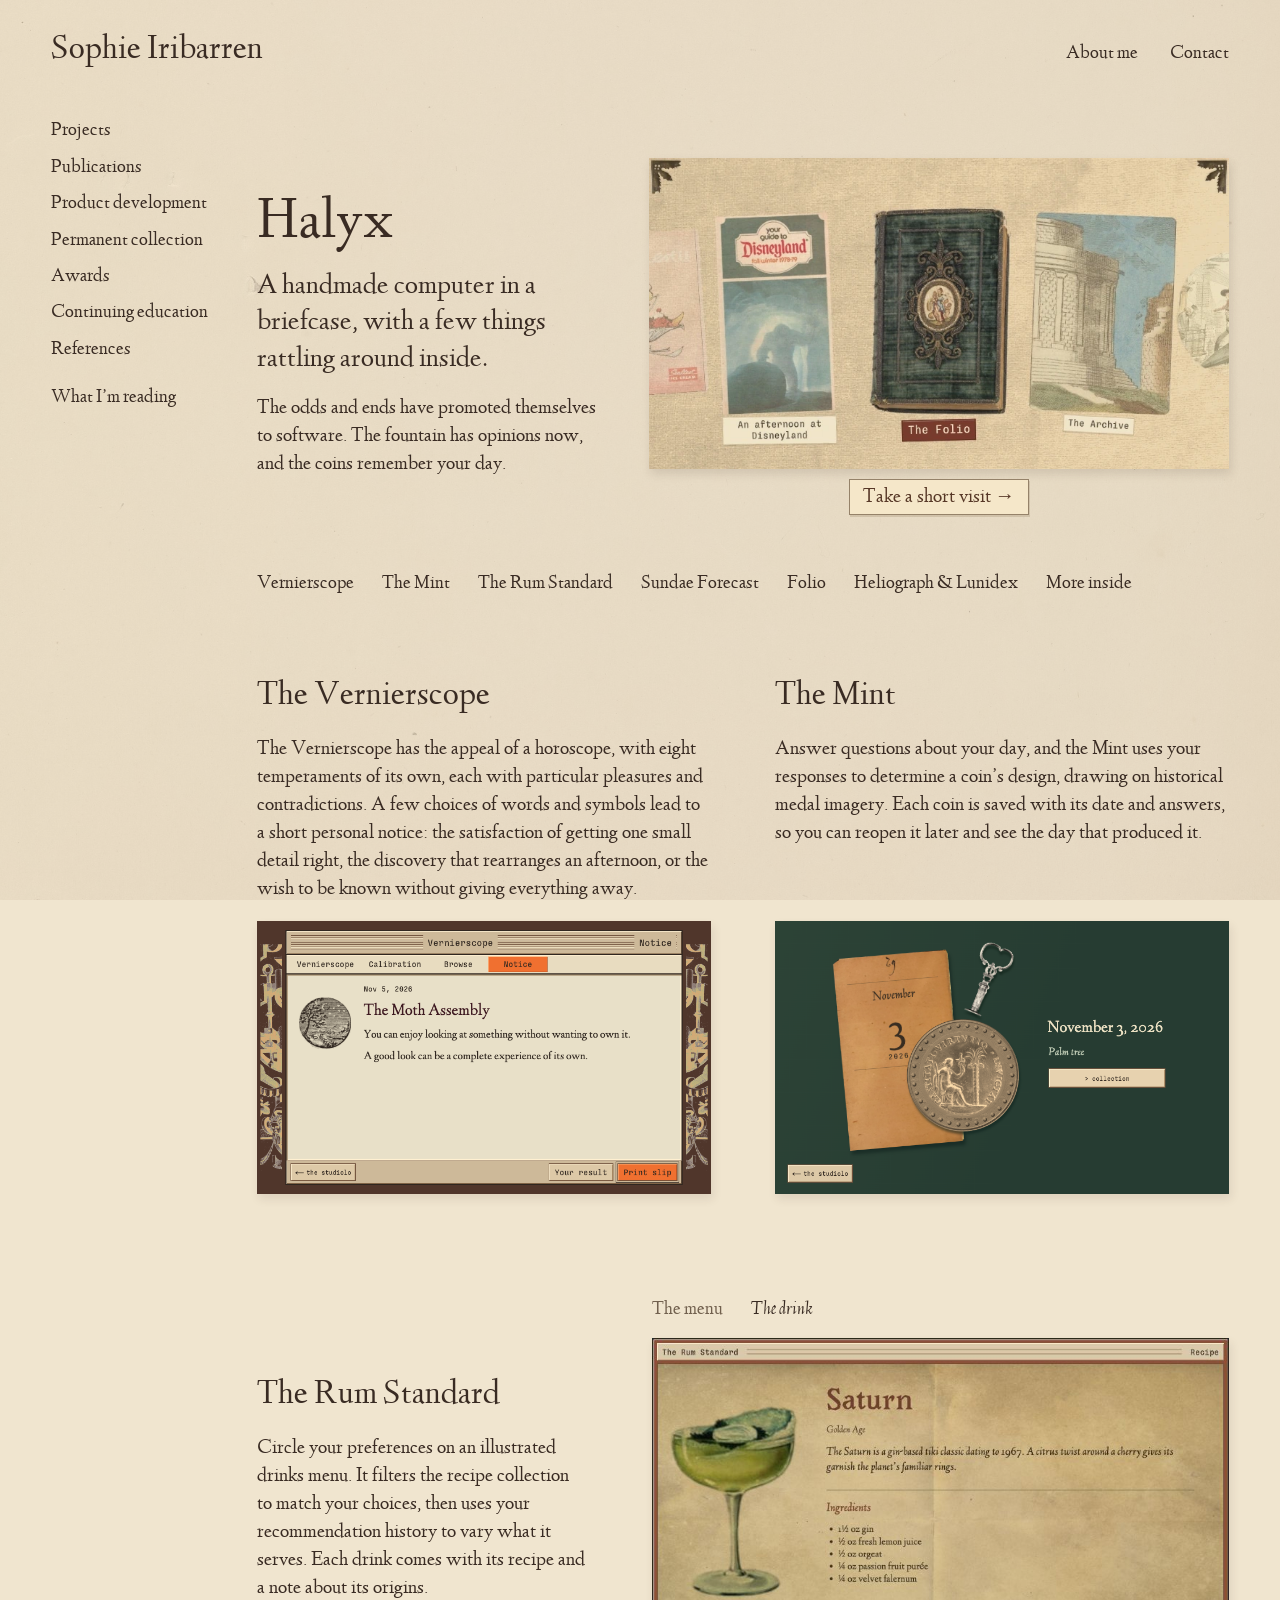
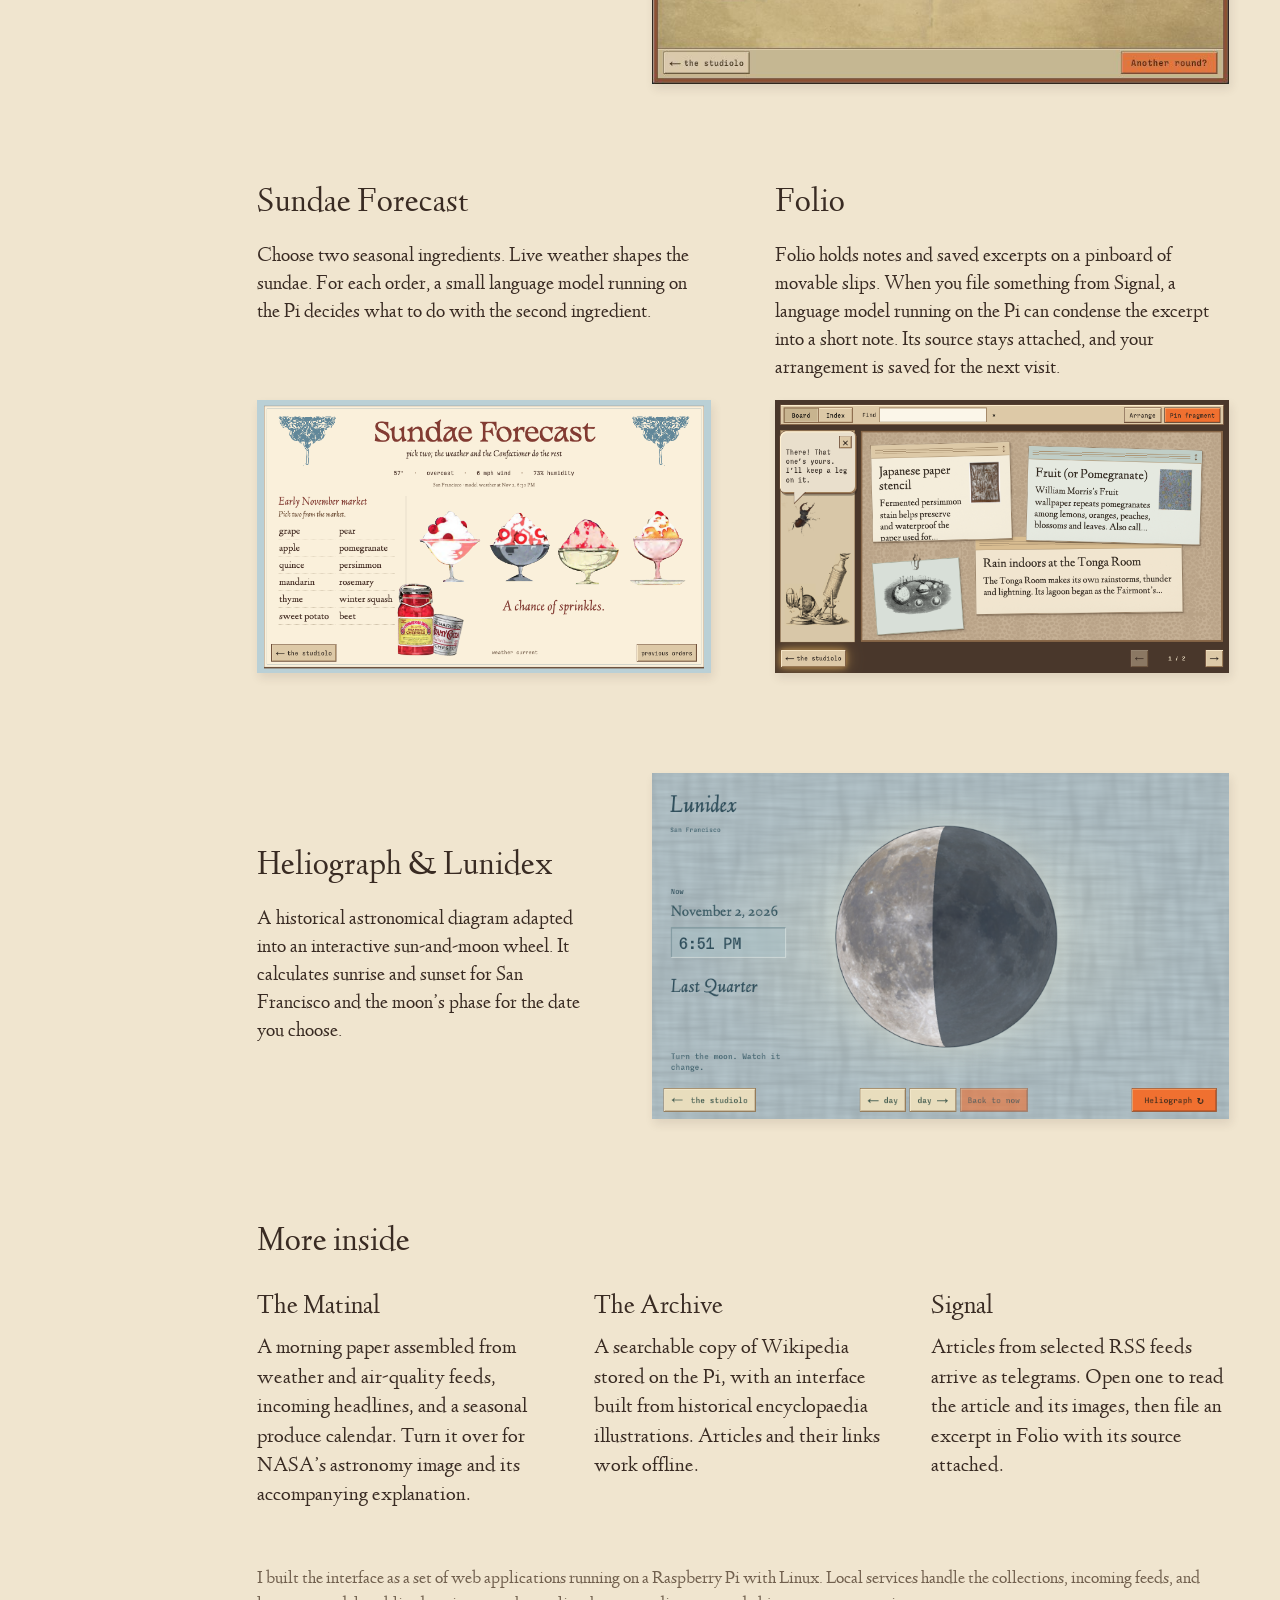
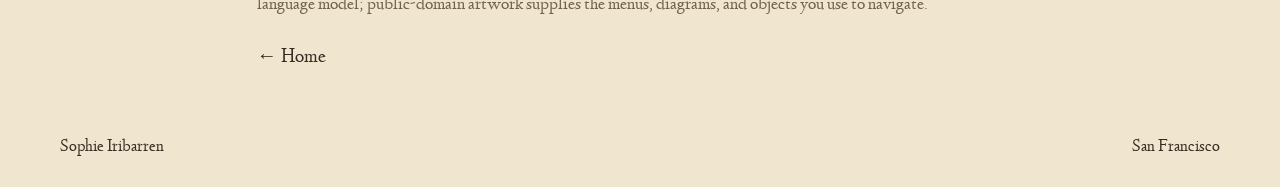
==== halyx.html @ 4b417ea0 "Publish Sophie Iribarren’s portfolio and playable Halyx visit" ====
<!doctype html>
<html lang="en">
<head>
<meta charset="utf-8"><meta name="viewport" content="width=device-width,initial-scale=1">
<title>Halyx — Sophie Iribarren</title>
<meta name="description" content="Halyx, a handmade Raspberry Pi cyberdeck by Sophie Iribarren. A look at its readings, coins, pinboard, weather and sundae-making applications.">
<style>
@font-face{font-family:Linden;src:url('assets/LindenHill.woff')}@font-face{font-family:Linden;src:url('assets/LindenHill-Italic.woff');font-style:italic}@font-face{font-family:Basteleur;src:url('assets/Basteleur.woff2')}
:root{--paper:#f0ecdf;--ink:#263d35;--muted:#5b6559;--rule:#a9ab96;--orange:#F07030}*{box-sizing:border-box}html{scroll-behavior:smooth;scroll-padding-top:24px}body{margin:0;background:var(--paper);color:var(--ink);font:21px/1.45 Linden,Georgia,serif}a{color:inherit;text-underline-offset:5px}a:focus-visible{outline:3px solid var(--orange);outline-offset:6px}img{display:block;max-width:100%;height:auto}p,h1,h2,h3,figure{margin:0}p+p{margin-top:16px}.shell{max-width:1240px;margin:auto;padding:0 54px}.top{display:flex;align-items:center;justify-content:space-between;gap:24px;padding:30px 0 24px;border-bottom:1px solid var(--ink)}.wordmark{font-size:27px;text-decoration:none}.nav{display:flex;gap:24px;font-size:18px}.nav a{text-decoration:none}.nav a:hover{text-decoration:underline}.intro{padding:48px 0 35px}.back{font-size:18px}.intro-grid{display:grid;grid-template-columns:1fr 1.4fr;gap:70px;align-items:start;margin-top:34px}h1{font:88px/1 Basteleur,Georgia,serif;letter-spacing:-.04em}.lede{font-size:29px;line-height:1.35;max-width:650px}.intro-detail{font-size:21px;max-width:620px}.opening{padding:25px 0 48px}.opening img{width:100%}.opening figcaption{margin-top:12px;color:var(--muted);font-size:18px}.contents{display:flex;flex-wrap:wrap;gap:10px 28px;border-top:1px solid var(--ink);border-bottom:1px solid var(--rule);padding:19px 0;font-size:19px}.feature{display:grid;grid-template-columns:.85fr 1.5fr;gap:55px;align-items:center;padding:58px 0;border-bottom:1px solid var(--rule);scroll-margin-top:20px}.feature h2{font:37px/1.15 Basteleur,Georgia,serif;letter-spacing:-.025em;margin-bottom:19px}.feature p{font-size:22px}.feature figure img{width:100%}.feature figcaption{font-size:17px;color:var(--muted);margin-top:10px}.feature.reverse{grid-template-columns:1.5fr .85fr}.feature.reverse .copy{grid-column:2;grid-row:1}.feature.reverse figure{grid-column:1;grid-row:1}.feature figure a{display:block}.more{padding:43px 0 49px}.more h2,.making h2{font:30px/1.2 Basteleur,Georgia,serif;letter-spacing:-.02em;margin-bottom:25px}.more-list{display:grid;grid-template-columns:1fr 1fr;gap:28px 55px}.more h3{font-size:25px;font-weight:400;margin-bottom:7px}.more p{font-size:20px;max-width:480px}.making{display:grid;grid-template-columns:.85fr 1.5fr;gap:55px;border-top:1px solid var(--ink);padding:38px 0 50px}.making p{font-size:22px}.build-note{font-size:18px;color:var(--muted);border-top:1px solid var(--rule);padding:22px 0 30px}.return{padding-bottom:46px}.return a{font-size:22px}footer{background:var(--ink);color:var(--paper);padding:22px 0}footer .shell{display:flex;justify-content:space-between;font-size:17px}
@media(max-width:900px){.shell{padding:0 30px}.intro-grid{gap:35px;grid-template-columns:.8fr 1.2fr}h1{font-size:70px}.lede{font-size:25px}.feature,.making{gap:30px}.feature h2{font-size:30px}.feature p{font-size:20px}}
@media(max-width:650px){.shell{padding:0 23px}.top{flex-wrap:wrap;gap:12px;padding-top:21px}.wordmark{font-size:23px}.nav{width:100%;justify-content:space-between;font-size:17px}.intro{padding:28px 0 20px}.intro-grid{grid-template-columns:1fr;gap:22px;margin-top:28px}h1{font-size:72px}.lede{font-size:26px}.intro-detail{font-size:21px}.opening{padding:10px 0 30px}.opening figcaption{font-size:16px}.contents{gap:9px 22px;font-size:18px}.feature,.feature.reverse{grid-template-columns:1fr;gap:24px;padding:35px 0}.feature.reverse .copy,.feature.reverse figure{grid-column:auto;grid-row:auto}.feature h2{font-size:32px;margin-bottom:15px}.feature p{font-size:21px}.more-list,.making{grid-template-columns:1fr;gap:25px}.more{padding:34px 0}.making{padding:32px 0}.making h2{margin-bottom:0}footer .shell{font-size:15px;gap:15px}}
@media(prefers-reduced-motion:reduce){html{scroll-behavior:auto}}

/* Match the revised homepage masthead. */
.top{padding:38px 0 27px}.wordmark{font-family:Basteleur,Georgia,serif;font-size:30px;letter-spacing:-.03em}@media(max-width:650px){.top{padding-top:25px}.wordmark{font-size:26px}}
.sample-switch{display:flex;gap:25px;margin-bottom:15px}.sample-switch button{font:20px Linden,Georgia,serif;color:var(--muted);background:none;border:0;padding:5px 0;cursor:pointer}.sample-switch button[aria-pressed="true"]{color:var(--ink);text-decoration:underline;text-underline-offset:6px;text-decoration-color:var(--orange)}.sample-switch button:focus-visible{outline:3px solid var(--orange);outline-offset:5px}
</style>
<link rel="stylesheet" href="halyx-edition.css">
<link rel="stylesheet" href="site-nav.css"/></head>
<body>
<div class="shell site-frame">
<header class="top"><a class="wordmark" href="material-study.html">Sophie Iribarren</a><nav class="nav" aria-label="Main"><a href="index.html#about">About me</a><a href="index.html#contact">Contact</a></nav></header>
<details class="site-sections" open><summary>Sections</summary><nav aria-label="Portfolio sections">
<a href="material-study.html">Projects</a>
<a href="index.html#publications">Publications</a>
<a href="index.html#product-development">Product development</a>
<a href="index.html#permanent-collection">Permanent collection</a>
<a href="index.html#awards">Awards</a>
<a href="index.html#continuing-education">Continuing education</a>
<a href="index.html#references">References</a>
<a href="https://app.thestorygraph.com/profile/sophiesf">What I’m reading</a>
</nav></details>
<main>
<header class="intro"><div class="intro-grid"><h1>Halyx</h1><div><p class="lede">A handmade computer in a briefcase, with a few things rattling around inside.</p><p class="intro-detail">The odds and ends have promoted themselves to software. The fountain has opinions now, and the coins remember your day.</p></div><figure class="opening" id="short-visit"><a class="visit-launch" href="visit/index.html"><img src="assets/studiolo-folio.webp" alt="The embroidered Folio at the center of the Studiolo carousel" width="800" height="428"><span>Take a short visit <span aria-hidden="true">→</span></span></a></figure></div></header>
<nav class="contents" aria-label="Halyx functions"><a href="#vernierscope">Vernierscope</a><a href="#mint">The Mint</a><a href="#rum-standard">The Rum Standard</a><a href="#sundae">Sundae Forecast</a><a href="#folio">Folio</a><a href="#sky">Heliograph & Lunidex</a><a href="#more">More inside</a></nav>
<div class="instrument-pair">
<section class="feature" id="vernierscope"><div class="copy"><h2>The Vernierscope</h2><p>The Vernierscope has the appeal of a horoscope, with eight temperaments of its own, each with particular pleasures and contradictions. A few choices of words and symbols lead to a short personal notice: the satisfaction of getting one small detail right, the discovery that rearranges an afternoon, or the wish to be known without giving everything away.</p></div><figure><a href="assets/notice.png" aria-label="View the Vernierscope image at full size"><img src="assets/notice.png" alt="A result from the Vernierscope’s invented horoscope" width="800" height="480" loading="lazy"></a></figure></section>
<section class="feature reverse" id="mint"><div class="copy"><h2>The Mint</h2><p>Answer questions about your day, and the Mint uses your responses to determine a coin’s design, drawing on historical medal imagery. Each coin is saved with its date and answers, so you can reopen it later and see the day that produced it.</p></div><figure><a href="assets/mint.png" aria-label="View the Mint image at full size"><img src="assets/mint.png" alt="A completed coin revealed in the Mint" width="800" height="480" loading="lazy"></a></figure></section>
</div>
<section class="feature" id="rum-standard"><div class="copy"><h2>The Rum Standard</h2><p>Circle your preferences on an illustrated drinks menu. It filters the recipe collection to match your choices, then uses your recommendation history to vary what it serves. Each drink comes with its recipe and a note about its origins.</p></div><figure class="rum-sample"><div class="sample-switch" role="group" aria-label="Rum Standard sample screens"><button type="button" data-rum-screen="menu" aria-pressed="false">The menu</button><button type="button" data-rum-screen="recipe" aria-pressed="true">The drink</button></div><a id="rum-sample-link" href="assets/rum-recipe.png" aria-label="View the Rum Standard recipe screen at full size"><img id="rum-sample-image" src="assets/rum-recipe.png" alt="The Rum Standard recommends a Saturn, with its illustrated glass, recipe, and a note about its planetary garnish" width="800" height="480" loading="lazy"></a></figure></section>
<div class="instrument-pair">
<section class="feature" id="sundae"><div class="copy"><h2>Sundae Forecast</h2><p>Choose two seasonal ingredients. Live weather shapes the sundae. For each order, a small language model running on the Pi decides what to do with the second ingredient.</p></div><figure><a href="assets/sundae.png" aria-label="View Sundae Forecast at full size"><img src="assets/sundae.png" alt="Sundae Forecast’s seasonal food menu, with illustrated bowls of ice cream" width="800" height="480" loading="lazy"></a></figure></section>
<section class="feature reverse" id="folio"><div class="copy"><h2>Folio</h2><p>Folio holds notes and saved excerpts on a pinboard of movable slips. When you file something from Signal, a language model running on the Pi can condense the excerpt into a short note. Its source stays attached, and your arrangement is saved for the next visit.</p></div><figure><a href="assets/folio.png" aria-label="View Folio at full size"><img src="assets/folio.png" alt="Folio’s pinboard holding illustrated notes about paper stencils, pomegranates, and the Tonga Room" width="800" height="480" loading="lazy"></a></figure></section>
</div>
<section class="feature" id="sky"><div class="copy"><h2>Heliograph & Lunidex</h2><p>A historical astronomical diagram adapted into an interactive sun-and-moon wheel. It calculates sunrise and sunset for San Francisco and the moon’s phase for the date you choose.</p></div><figure><a href="assets/lunidex.png" aria-label="View Lunidex at full size"><img src="assets/lunidex.png" alt="Lunidex showing the moon, its phase, and a time readout on blue woven fabric" width="800" height="480" loading="lazy"></a></figure></section>
<section class="more" id="more"><h2>More inside</h2><div class="more-list"><div><h3>The Matinal</h3><p>A morning paper assembled from weather and air-quality feeds, incoming headlines, and a seasonal produce calendar. Turn it over for NASA’s astronomy image and its accompanying explanation.</p></div><div><h3>The Archive</h3><p>A searchable copy of Wikipedia stored on the Pi, with an interface built from historical encyclopaedia illustrations. Articles and their links work offline.</p></div><div><h3>Signal</h3><p>Articles from selected RSS feeds arrive as telegrams. Open one to read the article and its images, then file an excerpt in Folio with its source attached.</p></div></div></section>
<p class="build-note">I built the interface as a set of web applications running on a Raspberry Pi with Linux. Local services handle the collections, incoming feeds, and language model; public-domain artwork supplies the menus, diagrams, and objects you use to navigate.</p>
<div class="return"><a href="material-study.html">← Home</a></div>
</main></div>
<footer><div class="shell"><span>Sophie Iribarren</span><span>San Francisco</span></div></footer>
<script>
const rumScreens = {
  menu: {src:'assets/rum-menu.png',alt:'The Rum Standard printed menu, with Gin, Citrusy, Golden age and Steady current circled'},
  recipe: {src:'assets/rum-recipe.png',alt:'The Rum Standard recommends a Saturn, with its illustrated glass, recipe, and a note about its planetary garnish'}
};
for (const button of document.querySelectorAll('[data-rum-screen]')) {
  button.addEventListener('click', () => {
    const key = button.dataset.rumScreen;
    const screen = rumScreens[key];
    const image = document.querySelector('#rum-sample-image');
    image.src = screen.src;
    image.alt = screen.alt;
    const link = document.querySelector('#rum-sample-link');
    link.href = screen.src;
    link.setAttribute('aria-label', 'View the Rum Standard ' + key + ' screen at full size');
    for (const peer of document.querySelectorAll('[data-rum-screen]')) peer.setAttribute('aria-pressed', String(peer === button));
  });
}
</script>
<script src="edition.js"></script></body></html>
---- halyx-edition.css ----
/* Same scanned album paper and Linden Hill typography as the portfolio. */
:root{--paper:#f0e5cf;--ink:#392b23;--muted:#71604e;--orange:#91492f}
body{border:0;position:relative;isolation:isolate;background:var(--paper);min-height:100vh}
body::before{content:"";position:fixed;inset:0;z-index:-1;background:url('assets/material-study/paper.svg') center/cover;opacity:.34;filter:saturate(.65);pointer-events:none}
.shell{max-width:1260px;padding:0 50px}
.top{padding:32px 0 24px;border:0;align-items:baseline}
.wordmark{font:34px/1.1 Linden,Georgia,serif;letter-spacing:0}
.nav{font-size:19px;gap:32px}
.intro{padding:30px 0 35px}.back{font-size:18px;text-decoration:none}.back:hover{text-decoration:none}
.intro-grid{grid-template-columns:.65fr 1.35fr;gap:65px;margin-top:35px;align-items:start}
.intro h1{font:58px/1 Linden,Georgia,serif;letter-spacing:0;font-weight:400}
.lede{font-size:28px;line-height:1.3;max-width:650px}.intro-detail{font-size:22px;line-height:1.4}
.opening{max-width:960px;margin:0 auto;padding:10px 0 30px}.opening>a{display:block;padding:0;border:0}.opening img{box-shadow:2px 5px 9px #392b2320}.opening figcaption{text-align:center;font-style:italic;margin-top:14px}
.contents{border:0;padding:20px 0 30px;gap:12px 28px;justify-content:center}.contents a{font-size:19px;text-decoration:none}.contents a:hover{text-decoration:none}
.feature,.feature.reverse{border:0;grid-template-columns:.8fr 1.4fr;gap:65px;padding:50px 0}
.feature.reverse{grid-template-columns:1.4fr .8fr}
.feature h2{font:34px/1.12 Linden,Georgia,serif;letter-spacing:0;margin-bottom:20px}
.feature p{font-size:22px;line-height:1.4}
.feature figure{border:0;padding:0}.feature figure img{box-shadow:2px 5px 9px #392b231a}
.sample-switch{gap:28px;margin-bottom:13px}.sample-switch button{font-size:19px}
.more{padding:55px 0}.more h2{font:34px/1.1 Linden,Georgia,serif;letter-spacing:0;margin-bottom:30px}
.more-list{grid-template-columns:repeat(3,1fr);gap:40px}.more-list>div{border:0;padding:0}.more-list h3{font:27px/1.15 Linden,Georgia,serif;margin-bottom:12px}.more-list p{font-size:21px;line-height:1.4}
.build-note{border:0;padding:0 0 25px;font-size:18px}.return{padding-bottom:45px}.return a{font-size:20px}
footer{background:none;color:var(--ink);padding:18px 0 26px}
@media(max-width:900px){.shell{padding:0 32px}.intro-grid{gap:35px}.feature,.feature.reverse{gap:35px}.more-list{gap:28px}}
@media(max-width:650px){.shell{padding:0 23px}.top{padding:26px 0 15px;flex-wrap:wrap;gap:17px}.wordmark{font-size:30px}.nav{width:auto;font-size:18px;gap:26px}.intro{padding:25px 0}.intro-grid{display:block;margin-top:25px}.intro h1{font-size:48px;margin-bottom:24px}.lede{font-size:26px}.intro-detail{font-size:22px}.opening{padding:10px 0 20px}.contents{justify-content:start;gap:10px 22px;padding:15px 0}.feature,.feature.reverse{display:flex;flex-direction:column;gap:25px;padding:35px 0;align-items:stretch}.feature h2{font-size:32px}.feature p{font-size:21px}.feature figure{width:100%}.more-list{grid-template-columns:1fr;gap:30px}.more{padding:35px 0}.more h2{font-size:32px}.return{padding-bottom:25px}}

/* Match the portfolio’s unruled links. */
body a:any-link,body a:any-link:hover,body .sample-switch button[aria-pressed=true]{text-decoration:none}
body a:any-link:hover,body .sample-switch button:hover{color:var(--orange)}
body .sample-switch button[aria-pressed=true]{font-style:italic}

.intro-grid { grid-template-columns: minmax(205px,.8fr) minmax(0,1.35fr); gap: 16px 5%; align-items: start; }
.intro-grid h1 { grid-column: 1; grid-row: 1; align-self: end; }
.intro-grid > div { grid-column: 1; grid-row: 2; }
.intro-grid .opening { grid-column: 2; grid-row: 1/3; padding: 0; margin: 0; align-self: center; }
.intro-grid .lede { font-size: clamp(24px, 2.2vw, 31px); }
.intro-grid .intro-detail, .feature p { font-size: 20px; }
.contents { justify-content: start; }
.instrument-pair { display: grid; grid-template-columns: repeat(2, minmax(0, 1fr)); gap: clamp(32px,5vw,72px); }
.instrument-pair .feature { display: flex; flex-direction: column; align-items: stretch; gap: 18px; }
.instrument-pair .feature figure { margin-top: auto; }
@media (max-width: 700px) {
  .intro-grid { display: block; }
  .intro-grid .opening { margin-top: 22px; }
  .instrument-pair { display: block; }
}

.opening .visit-launch { display:block; width:100%; }
.visit-launch > span { display:table; margin:10px auto 0; padding:4px 13px; background:#f5e7c9; border:1px solid #958269; box-shadow:1px 2px #8c75543b; color:#563726; font:20px/1.3 Linden,Georgia,serif; }
.visit-launch:hover > span { color:#843d27; background:#f8dfb4; }
---- site-nav.css ----
/* The same landmarks surround the work, the collections and the biography. */
body .site-frame, .portfolio .material-pages .page.site-frame {
  display: grid;
  grid-template-columns: 162px minmax(0,1fr);
  grid-template-rows: auto 1fr auto;
  column-gap: clamp(28px, 3.4vw, 62px);
  align-content: start;
  max-width: 1510px;
  min-height: 100svh;
  padding-inline: clamp(26px, 4vw, 72px);
  margin-inline: auto;
}
.site-frame > header { grid-column: 1/-1; }
.site-frame > main, .site-frame > .layout { grid-column: 2; min-width: 0; }
.site-frame > footer { grid-column: 2; }
.site-sections {
  grid-column: 1; grid-row: 2; align-self: start; position: sticky; top: 22px;
  margin: 22px 0 0; color: inherit; font: 19px/1.18 Linden, Georgia, serif;
}
.site-sections summary { display: none; }
.site-sections nav { display: flex; flex-direction: column; align-items: flex-start; gap: 4px; }
.site-sections nav a { padding: 5px 0; text-decoration: none; color: inherit; }
.site-sections nav a[aria-current="page"] { font-style: italic; color: #843d27; }
.site-sections nav a:last-child { margin-top: 12px; }
.site-sections nav a:hover, .site-sections summary:hover { color: #843d27; }
@media (max-width: 999px) {
  body .site-frame, .portfolio .material-pages .page.site-frame {
    display: block; min-height: 100svh; padding-inline: clamp(19px, 4vw, 35px);
  }
  .site-sections { position: static; margin: 0 0 14px; font-size: 18px; }
  .site-sections summary { display: list-item; width: fit-content; padding-block: 7px; cursor: pointer; }
  .site-sections nav { display: grid; grid-template-columns: repeat(2, minmax(0,1fr)); gap: 2px 12px; padding: 8px 0; max-width: 520px; }
  .site-sections nav a:last-child { margin: 0; }
  .site-sections nav a { padding-block: 9px; }
}
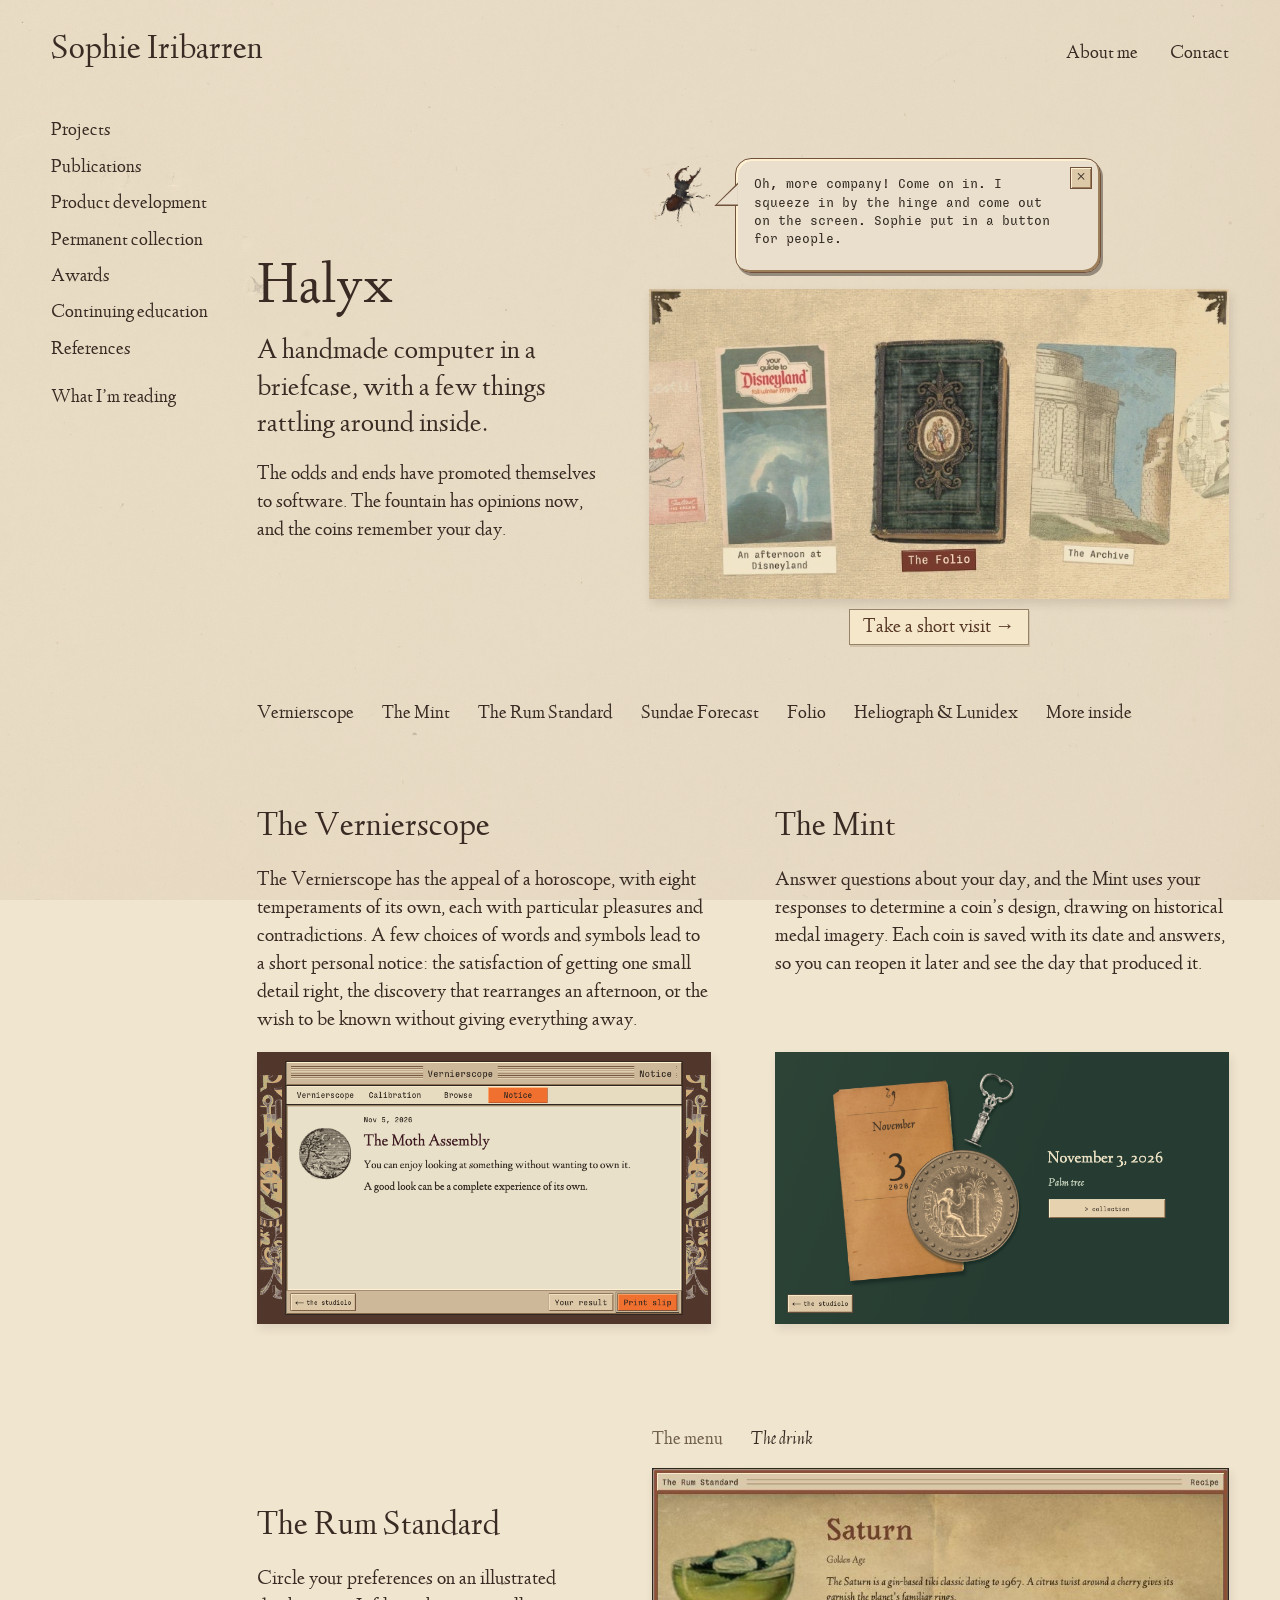
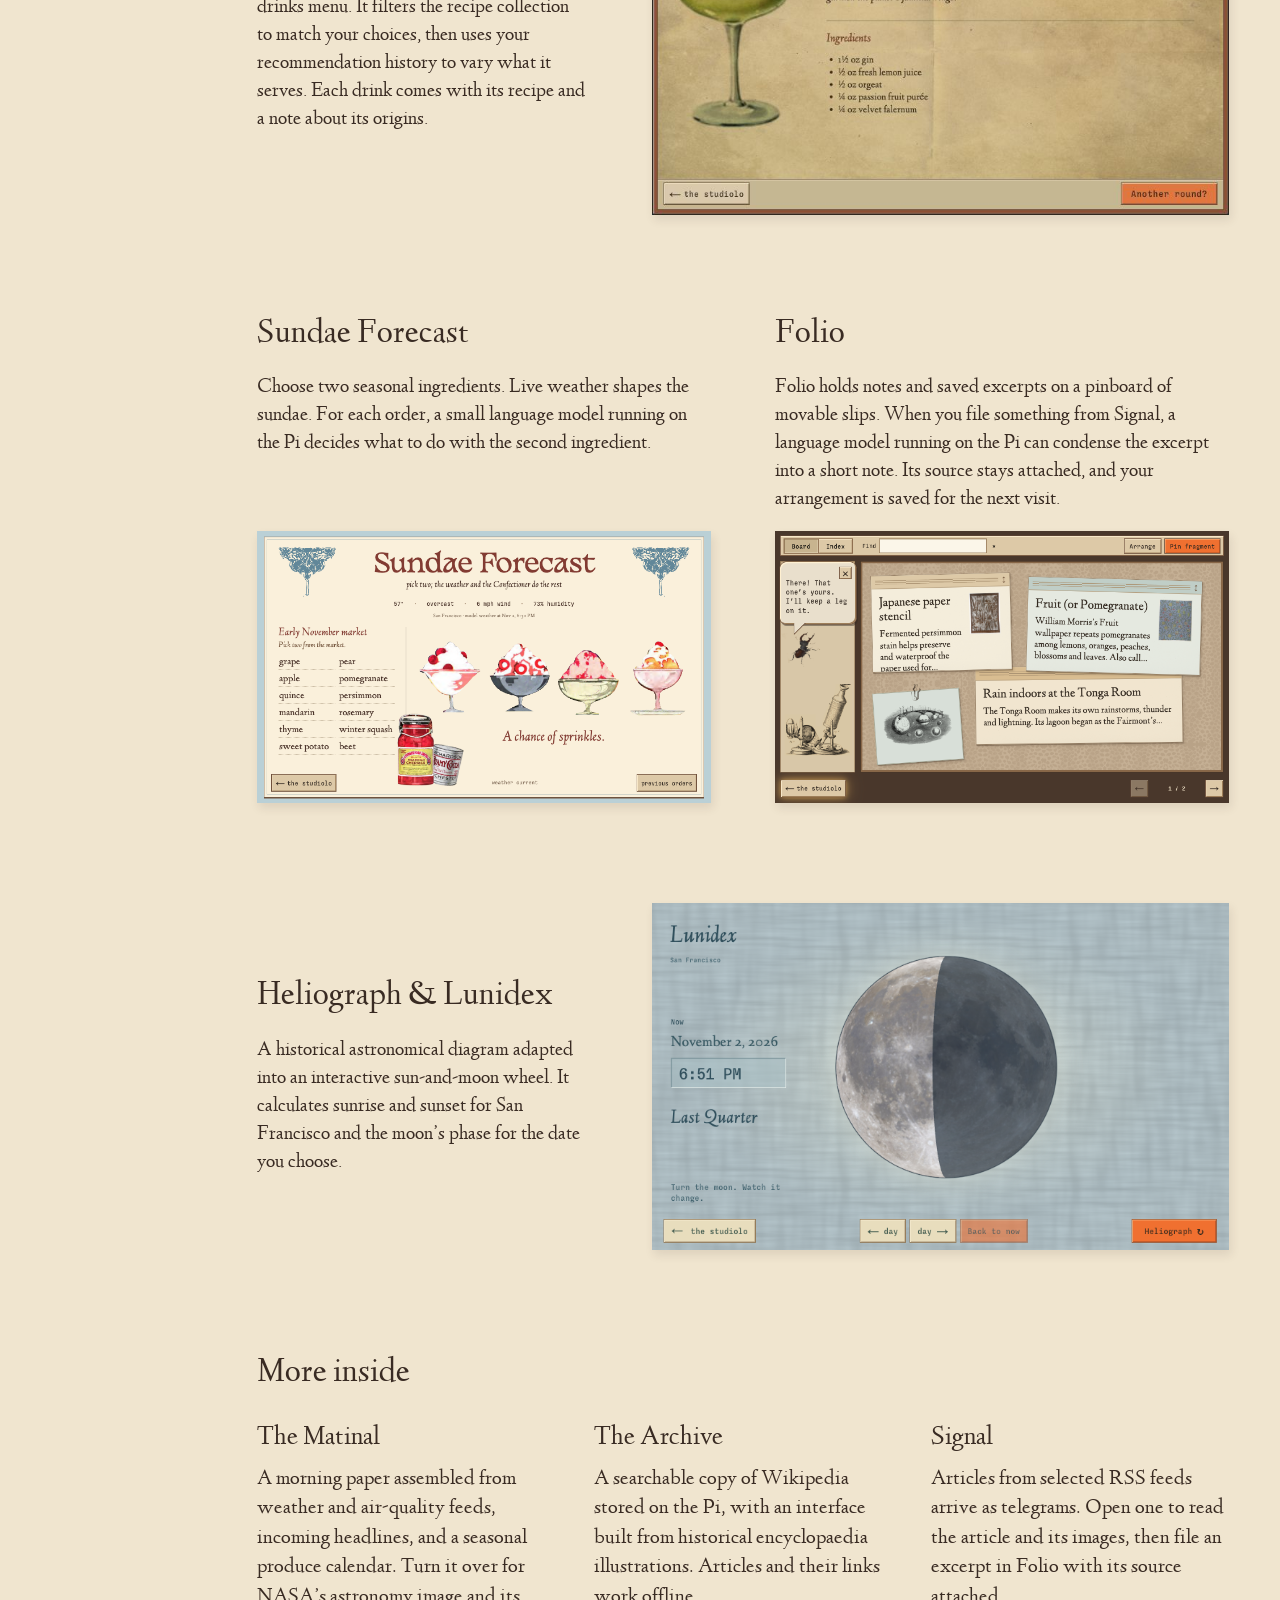
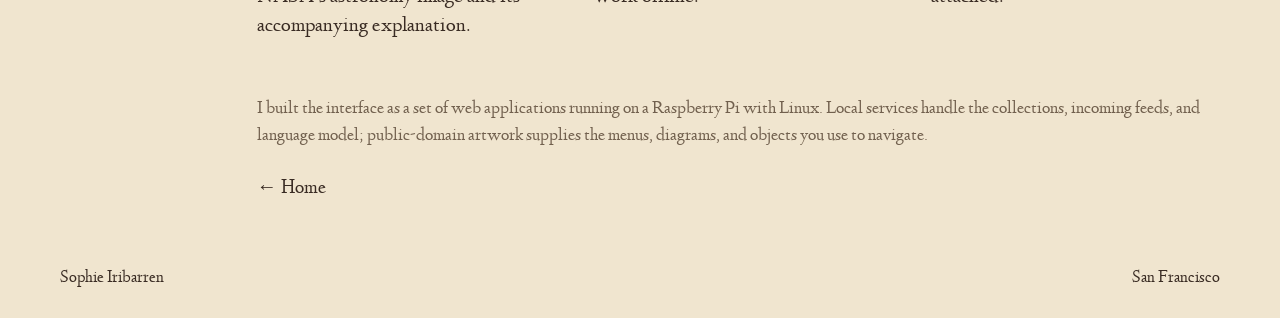
==== commit a4fec2eb: "Let Beetle greet visitors at the Halyx project entrance" ====
--- a/halyx.html
+++ b/halyx.html
@@ -15,6 +15,7 @@
 .top{padding:38px 0 27px}.wordmark{font-family:Basteleur,Georgia,serif;font-size:30px;letter-spacing:-.03em}@media(max-width:650px){.top{padding-top:25px}.wordmark{font-size:26px}}
 .sample-switch{display:flex;gap:25px;margin-bottom:15px}.sample-switch button{font:20px Linden,Georgia,serif;color:var(--muted);background:none;border:0;padding:5px 0;cursor:pointer}.sample-switch button[aria-pressed="true"]{color:var(--ink);text-decoration:underline;text-underline-offset:6px;text-decoration-color:var(--orange)}.sample-switch button:focus-visible{outline:3px solid var(--orange);outline-offset:5px}
 </style>
+<link rel="stylesheet" href="visit/native/guide.css">
 <link rel="stylesheet" href="halyx-edition.css">
 <link rel="stylesheet" href="site-nav.css"/></head>
 <body>
@@ -31,7 +32,20 @@
 <a href="https://app.thestorygraph.com/profile/sophiesf">What I’m reading</a>
 </nav></details>
 <main>
-<header class="intro"><div class="intro-grid"><h1>Halyx</h1><div><p class="lede">A handmade computer in a briefcase, with a few things rattling around inside.</p><p class="intro-detail">The odds and ends have promoted themselves to software. The fountain has opinions now, and the coins remember your day.</p></div><figure class="opening" id="short-visit"><a class="visit-launch" href="visit/index.html"><img src="assets/studiolo-folio.webp" alt="The embroidered Folio at the center of the Studiolo carousel" width="800" height="428"><span>Take a short visit <span aria-hidden="true">→</span></span></a></figure></div></header>
+<header class="intro"><div class="intro-grid"><h1>Halyx</h1><div><p class="lede">A handmade computer in a briefcase, with a few things rattling around inside.</p><p class="intro-detail">The odds and ends have promoted themselves to software. The fountain has opinions now, and the coins remember your day.</p></div><figure class="opening" id="short-visit">
+<details class="beetle-welcome" open>
+  <summary aria-label="Beetle’s greeting">
+    <span class="v-guide-beetle" aria-hidden="true"><img src="visit/native/assets/studiolo/life/durer-stag-beetle.jpg" alt=""></span>
+  </summary>
+  <div class="v-guide v-beetle-message">
+    <p>Oh, more company! Come on in. I squeeze in by the hinge and come out on the screen. Sophie put in a button for people.</p>
+    <button class="v-close" type="button" aria-label="Hide Beetle’s greeting" hidden>×</button>
+  </div>
+</details>
+<svg width="0" height="0" aria-hidden="true" focusable="false" style="position:absolute">
+  <defs><filter id="visit-beetle-ink" color-interpolation-filters="sRGB"><feColorMatrix type="matrix" values="1 0 0 0 0 0 1 0 0 0 0 0 1 0 0 -1 -1 -1 0 2"/></filter></defs>
+</svg>
+<a class="visit-launch" href="visit/index.html"><img src="assets/studiolo-folio.webp" alt="The embroidered Folio at the center of the Studiolo carousel" width="800" height="428"><span>Take a short visit <span aria-hidden="true">→</span></span></a></figure></div></header>
 <nav class="contents" aria-label="Halyx functions"><a href="#vernierscope">Vernierscope</a><a href="#mint">The Mint</a><a href="#rum-standard">The Rum Standard</a><a href="#sundae">Sundae Forecast</a><a href="#folio">Folio</a><a href="#sky">Heliograph & Lunidex</a><a href="#more">More inside</a></nav>
 <div class="instrument-pair">
 <section class="feature" id="vernierscope"><div class="copy"><h2>The Vernierscope</h2><p>The Vernierscope has the appeal of a horoscope, with eight temperaments of its own, each with particular pleasures and contradictions. A few choices of words and symbols lead to a short personal notice: the satisfaction of getting one small detail right, the discovery that rearranges an afternoon, or the wish to be known without giving everything away.</p></div><figure><a href="assets/notice.png" aria-label="View the Vernierscope image at full size"><img src="assets/notice.png" alt="A result from the Vernierscope’s invented horoscope" width="800" height="480" loading="lazy"></a></figure></section>
@@ -49,6 +63,14 @@
 </main></div>
 <footer><div class="shell"><span>Sophie Iribarren</span><span>San Francisco</span></div></footer>
 <script>
+const greeting = document.querySelector('.beetle-welcome');
+const hideGreeting = greeting.querySelector('.v-close');
+hideGreeting.hidden = false;
+hideGreeting.addEventListener('click', () => {
+  greeting.open = false;
+  greeting.querySelector('summary').focus({preventScroll: true});
+});
+
 const rumScreens = {
   menu: {src:'assets/rum-menu.png',alt:'The Rum Standard printed menu, with Gin, Citrusy, Golden age and Steady current circled'},
   recipe: {src:'assets/rum-recipe.png',alt:'The Rum Standard recommends a Saturn, with its illustrated glass, recipe, and a note about its planetary garnish'}
--- a/visit/native/guide.css
+++ b/visit/native/guide.css
@@ -0,0 +1,126 @@
+@font-face{font-family:VisitLinden;src:url('fonts/LindenHill.woff')}@font-face{font-family:VisitSligoil;src:url('fonts/Sligoil-Micro.woff2')}
+/* The sample metal needs a clearer selected state than its soft source tones. */
+html .a-mint.slot-center .mint-tray-coin{filter:drop-shadow(0 2px 1px #30231566)}
+html .a-mint.slot-center .mint-tray-coin img{filter:brightness(1.12) contrast(1.22)}
+/* A small software window shared by the visit, not a paper annotation. */
+.v-guide{position:fixed;z-index:15000;box-sizing:border-box;background:#e9dfcc;color:#302720;border:1px solid var(--control-edge,#70513c);box-shadow:inset 1px 1px var(--control-light,#fff0d1),inset -1px -1px var(--control-shadow,#9d7e59),2px 2px 0 #30272080;padding:28px 10px 9px;font:17px/1.18 VisitLinden,Georgia,serif;text-transform:none;letter-spacing:0;text-align:left;max-height:432px;overflow:auto;animation:v-window-in .38s ease-out;transition:opacity .45s ease,visibility .45s}
+.v-window-bar{position:absolute;top:3px;left:3px;right:3px;height:18px;display:flex;align-items:center;justify-content:center;border-bottom:1px solid var(--control-shadow,#9d7e59);background:repeating-linear-gradient(to bottom,var(--control-cream,#ddc9a7) 0 3px,var(--control-shadow,#9d7e59) 3px 4px,var(--control-cream,#ddc9a7) 4px 6px);pointer-events:none}
+.v-window-bar span{padding:1px 6px;background:var(--control-cream,#ddc9a7);font:9px/1.25 VisitSligoil,monospace}
+.v-guide p{white-space:pre-line;margin:0 0 6px;font:inherit}.v-guide p:last-child{margin-bottom:0}.v-guide h2{font:22px/1.1 VisitLinden,Georgia,serif;margin:0 0 10px}.v-guide small{display:block;font:13px/1.25 VisitLinden,Georgia,serif;margin-top:5px}.v-actions{display:flex;flex-wrap:wrap;gap:6px;margin-top:7px}
+.v-guide button,.v-hint-tab,.v-resume,.v-menu,.v-season button{font:10px/1.25 VisitSligoil,monospace;color:#302720;background:#ddc9a7;border:1px solid #70513c;border-radius:0;box-shadow:inset 1px 1px #fff0d1,inset -1px -1px #9d7e59;padding:6px 8px;min-height:32px;cursor:pointer;text-transform:none;letter-spacing:0}
+.v-guide button.v-primary,.v-season .v-primary{background:#f07030;box-shadow:inset 1px 1px #ffc18a,inset -1px -1px #a64d22}.v-guide .v-close{position:absolute;top:2px;right:2px;min-height:22px;height:22px;width:24px;border:1px solid var(--control-edge,#70513c);background:var(--control-cream,#ddc9a7);box-shadow:inset 1px 1px var(--control-light,#fff0d1),inset -1px -1px var(--control-shadow,#9d7e59);padding:0;font:18px/1 VisitLinden}
+.v-guide button:active,.v-resume:active,.v-season button:active{box-shadow:inset 1px 1px #70513c,inset -1px -1px #fff0d1;translate:0 1px}
+.v-hint-tab:focus-visible,.v-guide button:focus-visible,.v-season button:focus-visible,.v-resume:focus-visible{outline:2px dotted #7b3f26;outline-offset:3px}.v-guide .v-quiet{background:transparent;box-shadow:none;border:0;text-decoration:underline;padding:5px}
+@keyframes v-window-in{0%{opacity:0;translate:0 5px}55%{opacity:1;translate:0 -3px}80%{translate:0 1px}100%{translate:0 0}}
+.v-guide.v-dozing{opacity:0;visibility:hidden;pointer-events:none}
+.v-hint-tab{position:fixed;z-index:15001;min-height:28px;padding:4px 8px}
+.v-hint-tab[hidden]{display:none}
+@media(prefers-reduced-motion:reduce){.v-guide{transition:none!important}}
+/* Attention belongs to the object; no tour-target bounding boxes. */
+:root{--visit-glow:drop-shadow(0 0 5px #efb960a6) drop-shadow(0 0 13px #efb96066)}
+.v-target:not(.card),.card.v-target .card-face,.v-pin-ring .map-pin-hit{filter:var(--visit-glow)}
+/* The desktop disables decorative card animations; this active guidance cue is intentional. */
+.v-bounce .card-face,.v-bounce:not(.card),.v-foods.v-target{animation:var(--visit-motion,v-lift) var(--visit-tempo,1.2s) ease-in-out infinite!important}
+/* Match the invitation to the object without adding new target frames. */
+[data-open=season].v-target{--visit-motion:v-rock;--visit-tempo:1.8s;transform-origin:50% 85%}
+.v-foods.v-target,#produceList.v-target{--visit-motion:v-sway;--visit-tempo:1.8s}
+#churn.v-target,.v-season .v-primary.v-target{--visit-motion:v-shake;--visit-tempo:1.4s}
+.leaflet-marker-icon.v-target{--visit-motion:v-hover;--visit-tempo:1.8s}
+/* The same destination can be opened from its map pin or its list name. */
+.list-item.v-target{filter:none}
+.list-item.v-target .list-item-name{transform-origin:left center;filter:var(--visit-glow);animation:v-place-pulse 1.4s ease-in-out infinite}
+@keyframes v-place-pulse{0%,100%{scale:1;filter:var(--visit-glow)}50%{scale:1.06;filter:drop-shadow(0 0 3px #efb960) drop-shadow(0 0 8px #efb960cc)}}
+@media(prefers-reduced-motion:reduce){.list-item.v-target .list-item-name{animation:none!important}}
+
+@keyframes v-rock{0%,100%{rotate:0deg}25%{rotate:-1.2deg}75%{rotate:1.2deg}}
+@keyframes v-sway{0%,100%{translate:0 0}25%{translate:-2.5px 0}75%{translate:2.5px 0}}
+@keyframes v-shake{0%,75%,100%{translate:0 0}15%{translate:-2px 0}30%{translate:2px 0}45%{translate:-1.5px 0}60%{translate:1.5px 0}}
+@keyframes v-hover{0%,100%{translate:0 0}50%{translate:0 -4px}}
+@keyframes v-lift{0%,40%,75%,100%{translate:0 0;filter:var(--visit-glow)}20%{translate:0 -6px;filter:drop-shadow(0 0 7px #efb960cc) drop-shadow(0 0 17px #efb96080)}58%{translate:0 -3px;filter:var(--visit-glow)}}
+.v-resume{position:fixed;z-index:15500;right:12px;bottom:7px;background:#f3ecda;max-width:355px;min-height:34px}.v-resume[hidden]{display:none}
+.v-carry{display:inline-block;background:#e9dfc8;border:1px solid #b6a48a;padding:2px 8px;margin-right:10px;font-style:italic}.v-fly{animation:v-fly .35s ease-in forwards}@keyframes v-fly{to{translate:-90px 60px;opacity:0}}
+.v-note-peek{position:absolute;z-index:-1;top:-13px;left:43px;width:128px;max-height:85px;overflow:hidden;padding:7px;background:#f3ecda;border:1px solid #725641;font:13px/1.2 VisitLinden;color:#392d25;rotate:-5deg}.v-note-peek img{height:58px;width:100%;object-fit:contain}
+.v-season{margin-top:10px;border-top:1px solid #b7a58b;padding-top:10px;font:18px VisitLinden}.v-season p{margin:0 0 8px}.v-season .v-foods{display:grid;grid-template-columns:repeat(2,minmax(0,1fr));gap:6px;max-width:300px}.v-season .v-food{font:20px VisitLinden;min-height:42px;background:transparent;border:1px solid #b7a58b;box-shadow:none;padding:5px 13px}.v-season .v-food[aria-pressed=true]{border:2px solid #56332b;border-radius:50% 44% 48% 43%;rotate:-2deg}.v-season .v-food[aria-pressed=true]:after{content:'  ①';font-size:16px}.v-season .v-primary{margin-top:10px}.v-season button:disabled{opacity:.5;cursor:default}
+.v-article-picture{float:left;margin:0 18px 10px 0;width:190px}.v-article-picture img{display:block;width:190px;height:180px;object-fit:contain;background:#ece3cc}.v-article-picture figcaption{font:12px/1.2 VisitLinden;margin-top:5px}.article.v-article .article-header h1{font-size:29px}.article.v-article p{font-size:18px;line-height:1.25}.article.v-article .source{font-size:13px}.article.v-article .endnote{clear:both;font-size:13px}.v-preview-image{display:block;max-width:240px;max-height:110px;object-fit:contain;margin:6px auto}.v-saved-image{display:block;width:100%;max-height:150px;object-fit:contain;margin:0 0 12px}.slip .read-slip:has(.v-saved-image){display:block}.slip .v-saved-image{float:right;width:64px;max-height:72px;margin:0 0 5px 9px}.v-pin-ring .map-pin-hit{animation:v-lift 1.2s ease-out infinite}
+@media(prefers-reduced-motion:reduce){.v-guide,.v-bounce .card-face,.v-bounce:not(.card),.v-fly,.v-foods.v-target,.v-pin-ring .map-pin-hit{animation:none!important}.card{transition:none!important}}
+
+.panel.v-guest-note{padding:12px 20px}.panel.v-guest-note h2{font-size:26px;margin-bottom:8px}.panel.v-guest-note .body{font-size:18px;line-height:1.2}.panel.v-guest-note .v-saved-image{max-height:112px;margin-bottom:8px}.panel.v-guest-note .details{margin-top:10px;padding-top:6px}.panel.v-guest-note .remove{margin-top:8px}
+
+.v-article-picture img{height:150px}.article.v-article .endnote{margin-top:6px;padding-top:6px}
+
+/* Keep the reading clear; this short question and its two actions share a row. */
+.v-guide.v-keep-choice{display:flex;align-items:center;gap:12px}.v-keep-choice>p{margin:0;flex:1}.v-keep-choice .v-actions{margin:0;flex-wrap:nowrap;flex-shrink:0}
+
+/* Image provenance is available on request, outside the photograph. */
+.v-photo-credit{font:13px/1.3 VisitLinden,Georgia,serif;margin:0 0 12px;color:#70513c}
+.v-photo-credit summary{cursor:pointer;text-decoration:underline;text-underline-offset:3px}
+.v-photo-credit p{margin:6px 0}
+#card-content:has(#card-image:not(.visible)) .v-photo-credit{display:none}
+
+/* Existing Durer beetle, positioned beside its current speech bubble. */
+.v-guide-beetle{position:fixed;left:174px;top:14px;width:68px;height:68px;z-index:15002;pointer-events:none;overflow:hidden;transform:rotate(-13deg);animation:v-beetle-arrive .8s linear both}
+.v-guide-beetle img{display:block;width:68px;height:auto;filter:url(#visit-beetle-ink);clip-path:polygon(0 0,100% 0,100% 77%,0 77%)}
+.v-guide.v-beetle-message{overflow:visible;animation:v-window-in .3s ease-out .65s backwards}
+.v-guide-beetle.v-beetle-leaving{animation:v-beetle-leave .6s ease-in .2s both}
+@keyframes v-beetle-arrive{0%{opacity:0;transform:translate(-250px,78px) rotate(-26deg)}15%{opacity:1;transform:translate(-198px,65px) rotate(-17deg)}35%{transform:translate(-142px,44px) rotate(-24deg)}55%{transform:translate(-83px,28px) rotate(-12deg)}75%{transform:translate(-30px,12px) rotate(-19deg)}90%{transform:translate(-8px,3px) rotate(-10deg)}100%{opacity:1;transform:translate(0,0) rotate(-13deg)}}
+@keyframes v-beetle-leave{0%{opacity:1;transform:translate(0,0) rotate(-13deg)}30%{opacity:1;transform:translate(-48px,18px) rotate(-24deg)}70%{opacity:1;transform:translate(-156px,57px) rotate(-17deg)}100%{opacity:0;transform:translate(-250px,78px) rotate(-26deg)}}
+@media(prefers-reduced-motion:reduce){.v-guide-beetle{animation:none!important}.v-guide-beetle.v-beetle-leaving{visibility:hidden}.v-guide.v-beetle-message{overflow:visible;animation:none!important}}
+
+/* A software control shaped like a speech balloon, not a titled window. */
+.v-guide.v-beetle-message{padding:17px 40px 17px 18px;min-height:62px;border-radius:16px;background:#e9dfcc;border:1px solid #70513c;box-shadow:inset 2px 2px #fff0d1,inset -2px -2px #9d7e59,2px 3px 0 #30272070;font:14px/1.4 VisitSligoil,monospace}
+.v-beetle-message .v-window-bar{display:none}
+.v-beetle-message .v-close{top:8px;right:8px;width:22px;height:22px;min-height:22px;font-size:17px}
+.v-beetle-message::before,.v-beetle-message::after{content:"";position:absolute;left:-22px;top:23px;width:24px;height:24px;pointer-events:none}
+.v-beetle-message::before{background:#70513c;clip-path:polygon(100% 0,100% 100%,0 100%)}
+.v-beetle-message::after{background:#e9dfcc;clip-path:polygon(100% 2px,100% 22px,3px 22px)}
+
+
+/* The final invitation teaches the native return control. */
+#studiolo.v-target{--visit-motion:v-shake;--visit-tempo:1.4s}
+
+/* The invitation belongs to the carousel; a kept fragment may carry one personal line. */
+.v-invitation .v-actions{margin-top:8px}.v-invitation small{margin-top:3px}
+.v-personal-label{display:block;margin-top:8px;font:15px/1.2 VisitLinden,Georgia,serif}
+.v-personal-line{display:block;box-sizing:border-box;width:100%;margin-top:4px;padding:5px 7px;min-height:32px;background:#f3ecda;color:#302720;border:1px solid #70513c;box-shadow:inset 1px 1px #9d7e59;font:16px/1.2 VisitLinden,Georgia,serif}
+.v-personal-line:focus-visible{outline:2px dotted #7b3f26;outline-offset:2px}
+
+/* A visitor's actual sundae and chosen fragment share one pin. */
+.v-visit-pin{--paper:#f4ebd6!important;--bar:#bbcfcb!important;box-shadow:2px 4px 6px #30272055}
+.v-visit-pin .read-slip{display:block;padding-top:10px}
+.v-journey{display:flex;gap:10px;align-items:center;border-bottom:1px solid #8ba6a1;padding:0 0 9px;margin:0 0 12px;color:#304f4d;text-align:left}
+.v-sundae-mark{width:65px;height:78px;object-fit:contain;flex:none}
+.v-journey-words strong{display:block;font:21px/1.08 VisitLinden,Georgia,serif;color:#71382a}
+.v-journey-words span{display:block;font:16px/1.2 VisitLinden,Georgia,serif;margin:5px 0}
+.v-journey-words small{display:block;font:14px/1.2 VisitLinden,Georgia,serif}
+.v-visit-pin .read-slip h2{font-size:23px;line-height:1.1;margin-bottom:8px}
+.v-visit-pin .read-slip p{display:-webkit-box!important;-webkit-line-clamp:4!important;font-size:17px;line-height:1.2;overflow:hidden}
+.v-visit-pin .v-saved-image{width:62px;max-height:76px;margin:0 0 7px 10px}
+.v-pin-head{position:absolute;top:3px;left:calc(50% - 5px);width:11px;height:11px;border-radius:50%;background:#b55d36;border:1px solid #744529;box-shadow:inset 2px 2px #efb477,1px 2px 2px #30272055;pointer-events:none}
+.v-visit-pin.v-pinning{animation:v-pin-land 1s ease-out both;z-index:30!important}
+.v-pinning .v-pin-head{animation:v-pin-press 1s ease-out both}
+@keyframes v-pin-land{0%{opacity:0;translate:26px 85px;scale:.91;rotate:5deg}50%{opacity:1;translate:-2px -7px;scale:1.025;rotate:-1deg}75%{translate:0 2px;scale:.995;rotate:.3deg}100%{opacity:1;translate:0 0;scale:1;rotate:0deg}}
+@keyframes v-pin-press{0%,65%{opacity:0;scale:2}80%{opacity:1;scale:1.4}100%{opacity:1;scale:1}}
+@media(prefers-reduced-motion:reduce){.v-visit-pin.v-pinning,.v-pinning .v-pin-head{animation:none!important}}
+
+/* The Folio aside stays in the narrow margin, clear of pins and the return. */
+.v-guide.v-folio-speech{padding:27px 8px 10px;font:12px/1.35 VisitSligoil,monospace;border-radius:12px}
+.v-folio-speech::before,.v-folio-speech::after{left:24px;top:auto;bottom:-20px;width:22px;height:22px}
+.v-folio-speech::before{clip-path:polygon(0 0,100% 0,0 100%)}
+.v-folio-speech::after{clip-path:polygon(1px 0,20px 0,1px 19px)}
+
+/* One speaking guide. Small side bubbles leave the apparatus visible. */
+.v-guide.v-beetle-message{font-size:13px}
+.v-guide.v-compact-speech{padding:28px 10px 10px;font:12px/1.35 VisitSligoil,monospace}
+.v-beetle-below::before,.v-beetle-below::after{left:24px;top:auto;bottom:-20px;width:22px;height:22px}
+.v-beetle-below::before{clip-path:polygon(0 0,100% 0,0 100%)}
+.v-beetle-below::after{clip-path:polygon(1px 0,20px 0,1px 19px)}
+.v-guide.v-keep-choice{padding:14px 40px 14px 18px;min-height:62px}
+.v-guide.v-kept-preview{padding:18px 32px 12px 16px;font:15px/1.2 VisitLinden,Georgia,serif}
+.v-kept-preview>p:first-child{font:12px/1.35 VisitSligoil,monospace;margin-bottom:8px}
+.v-kept-preview h2{font-size:21px;margin-bottom:5px}
+.v-kept-preview .v-preview-image{max-height:90px;margin:5px auto}
+.v-kept-preview .v-route-memory{font-size:13px}
+
+/* Recognition and keeping choices fit beside the Archive reading, above its return. */
+.v-guide.v-archive-speech{padding:28px 8px 10px;font:12px/1.32 VisitSligoil,monospace}
+.v-archive-speech .v-actions{gap:5px}
--- a/halyx-edition.css
+++ b/halyx-edition.css
@@ -49,3 +49,26 @@
 .opening .visit-launch { display:block; width:100%; }
 .visit-launch > span { display:table; margin:10px auto 0; padding:4px 13px; background:#f5e7c9; border:1px solid #958269; box-shadow:1px 2px #8c75543b; color:#563726; font:20px/1.3 Linden,Georgia,serif; }
 .visit-launch:hover > span { color:#843d27; background:#f8dfb4; }
+
+/* The visit supplies the original balloon, ink filter styling and arrival motion. */
+.beetle-welcome {
+  position: relative;
+  margin: 0 0 12px;
+  padding: 0 3px 4px 86px;
+  min-height: 70px;
+  max-width: 455px;
+}
+.beetle-welcome summary {
+  position: absolute;
+  left: 0;
+  top: 2px;
+  width: 68px;
+  height: 68px;
+  cursor: pointer;
+  list-style: none;
+}
+.beetle-welcome summary::-webkit-details-marker { display: none; }
+.beetle-welcome summary:focus-visible { outline: 2px dotted #70513c; outline-offset: 3px; }
+.beetle-welcome .v-guide-beetle { position: absolute; left: 0; top: 0; z-index: auto; }
+.opening .beetle-welcome img { width: 68px; box-shadow: none; }
+.beetle-welcome .v-guide { position: relative; z-index: auto; max-height: none; }
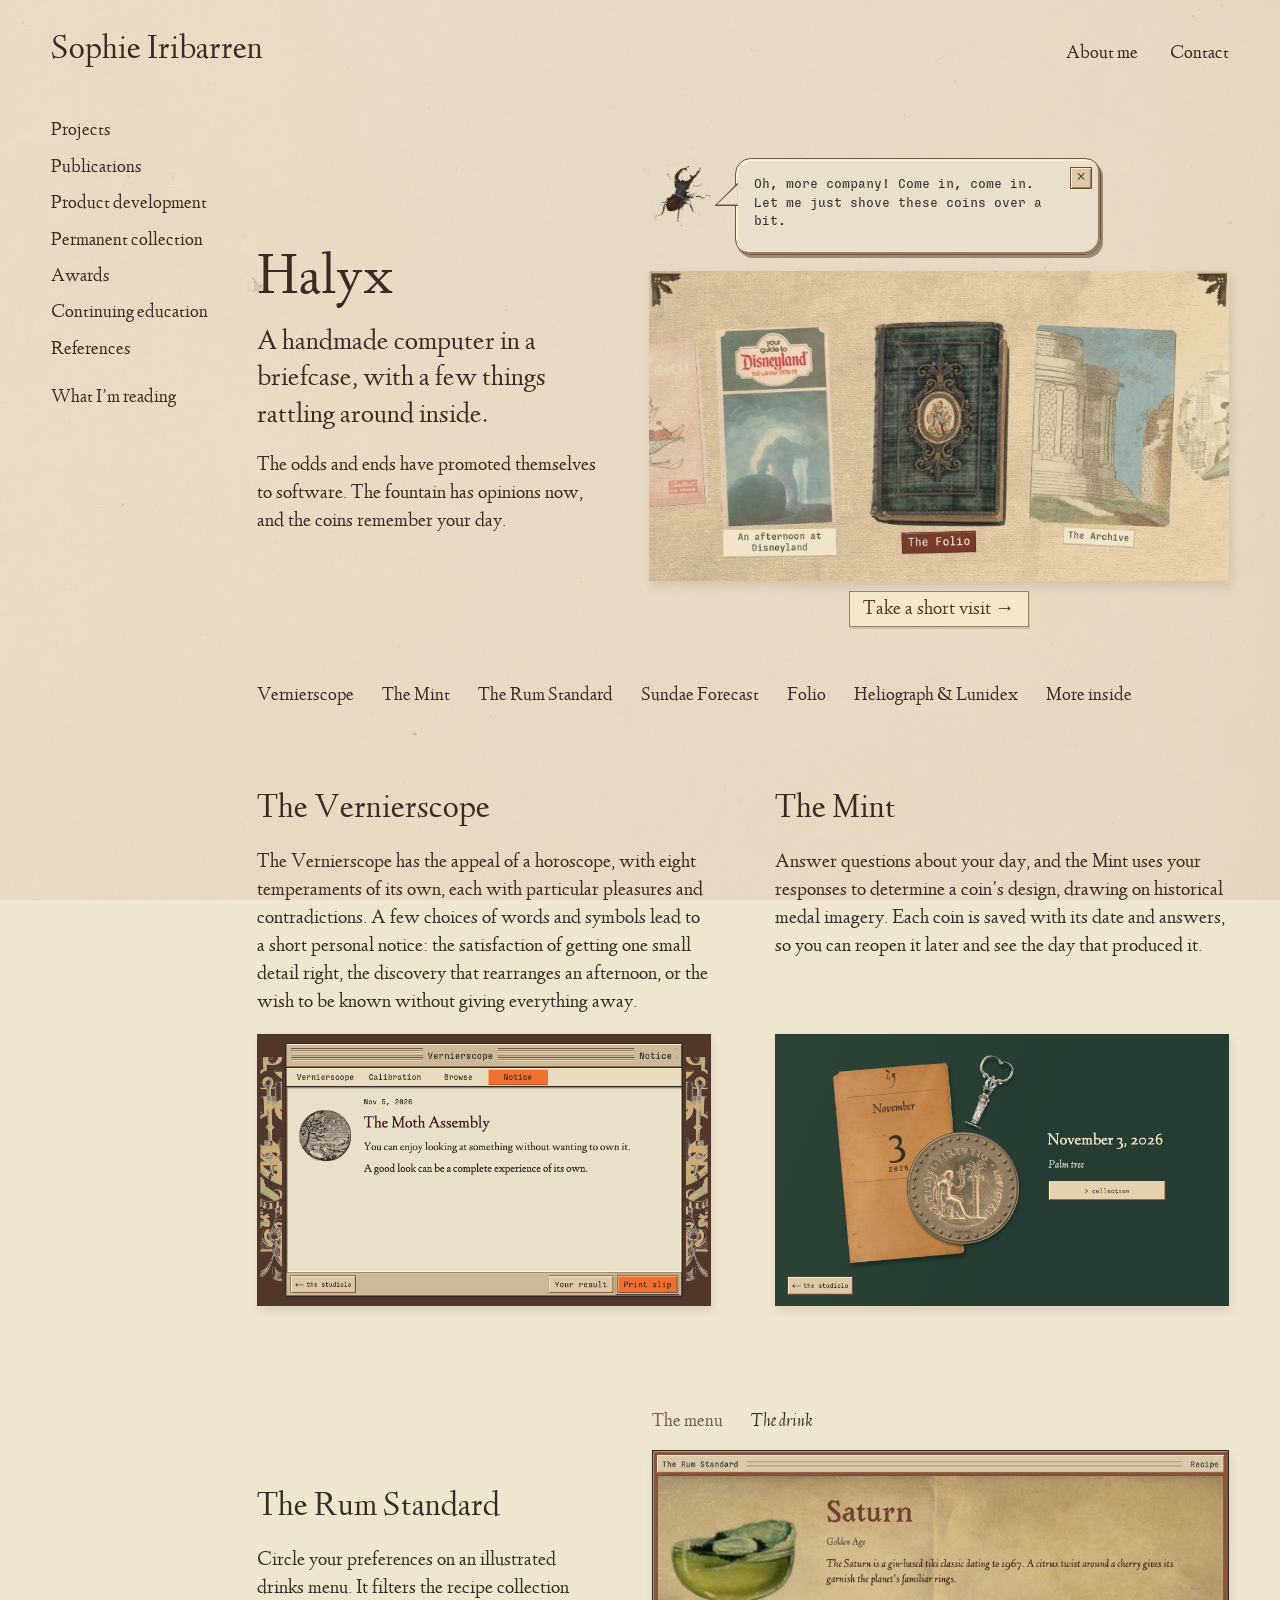
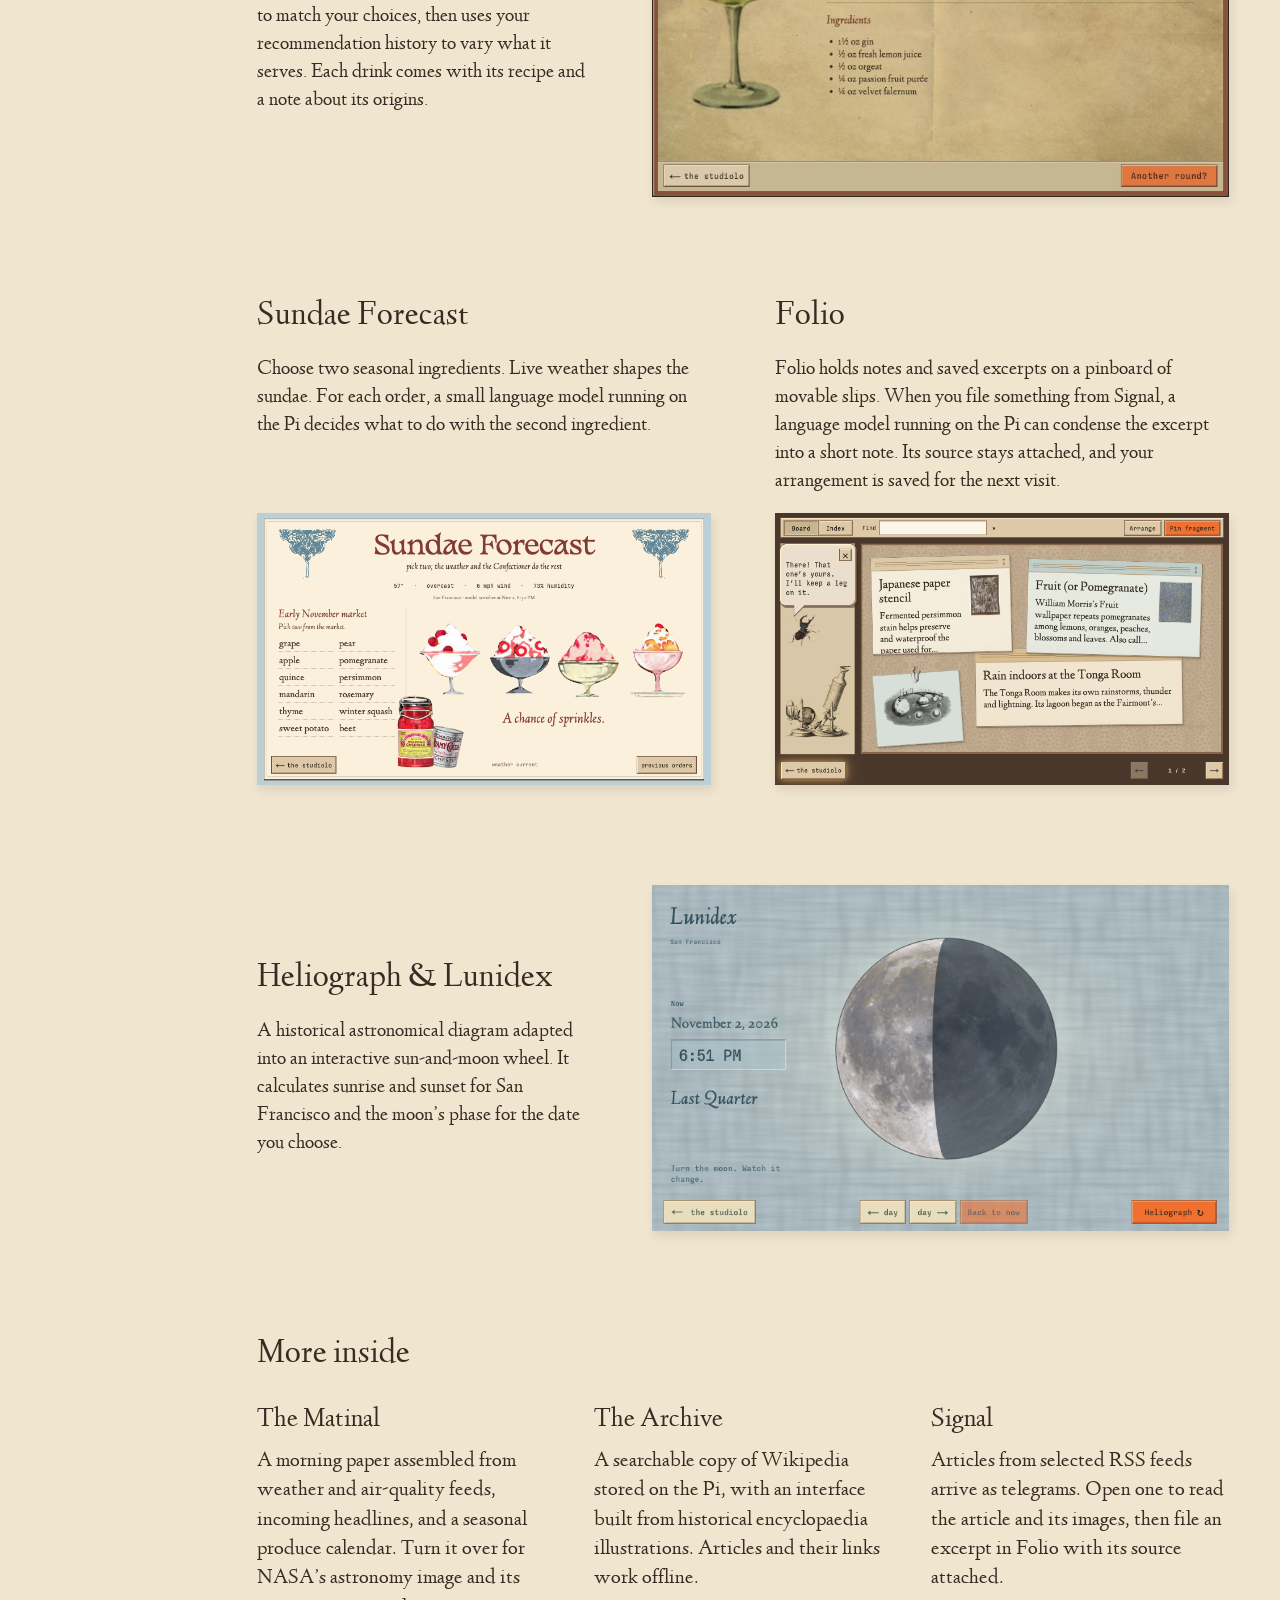
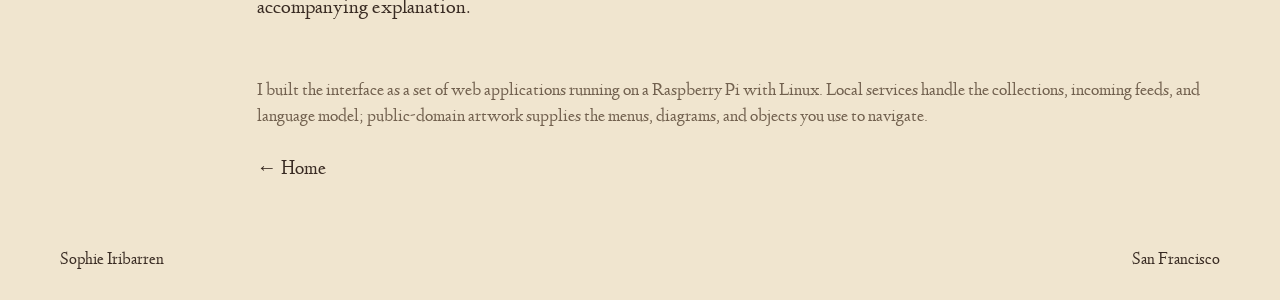
==== commit df899f79: "Have Beetle make room for company" ====
--- a/halyx.html
+++ b/halyx.html
@@ -38,7 +38,7 @@
     <span class="v-guide-beetle" aria-hidden="true"><img src="visit/native/assets/studiolo/life/durer-stag-beetle.jpg" alt=""></span>
   </summary>
   <div class="v-guide v-beetle-message">
-    <p>Oh, more company! Come on in. I squeeze in by the hinge and come out on the screen. Sophie put in a button for people.</p>
+    <p>Oh, more company! Come in, come in. Let me just shove these coins over a bit.</p>
     <button class="v-close" type="button" aria-label="Hide Beetle’s greeting" hidden>×</button>
   </div>
 </details>
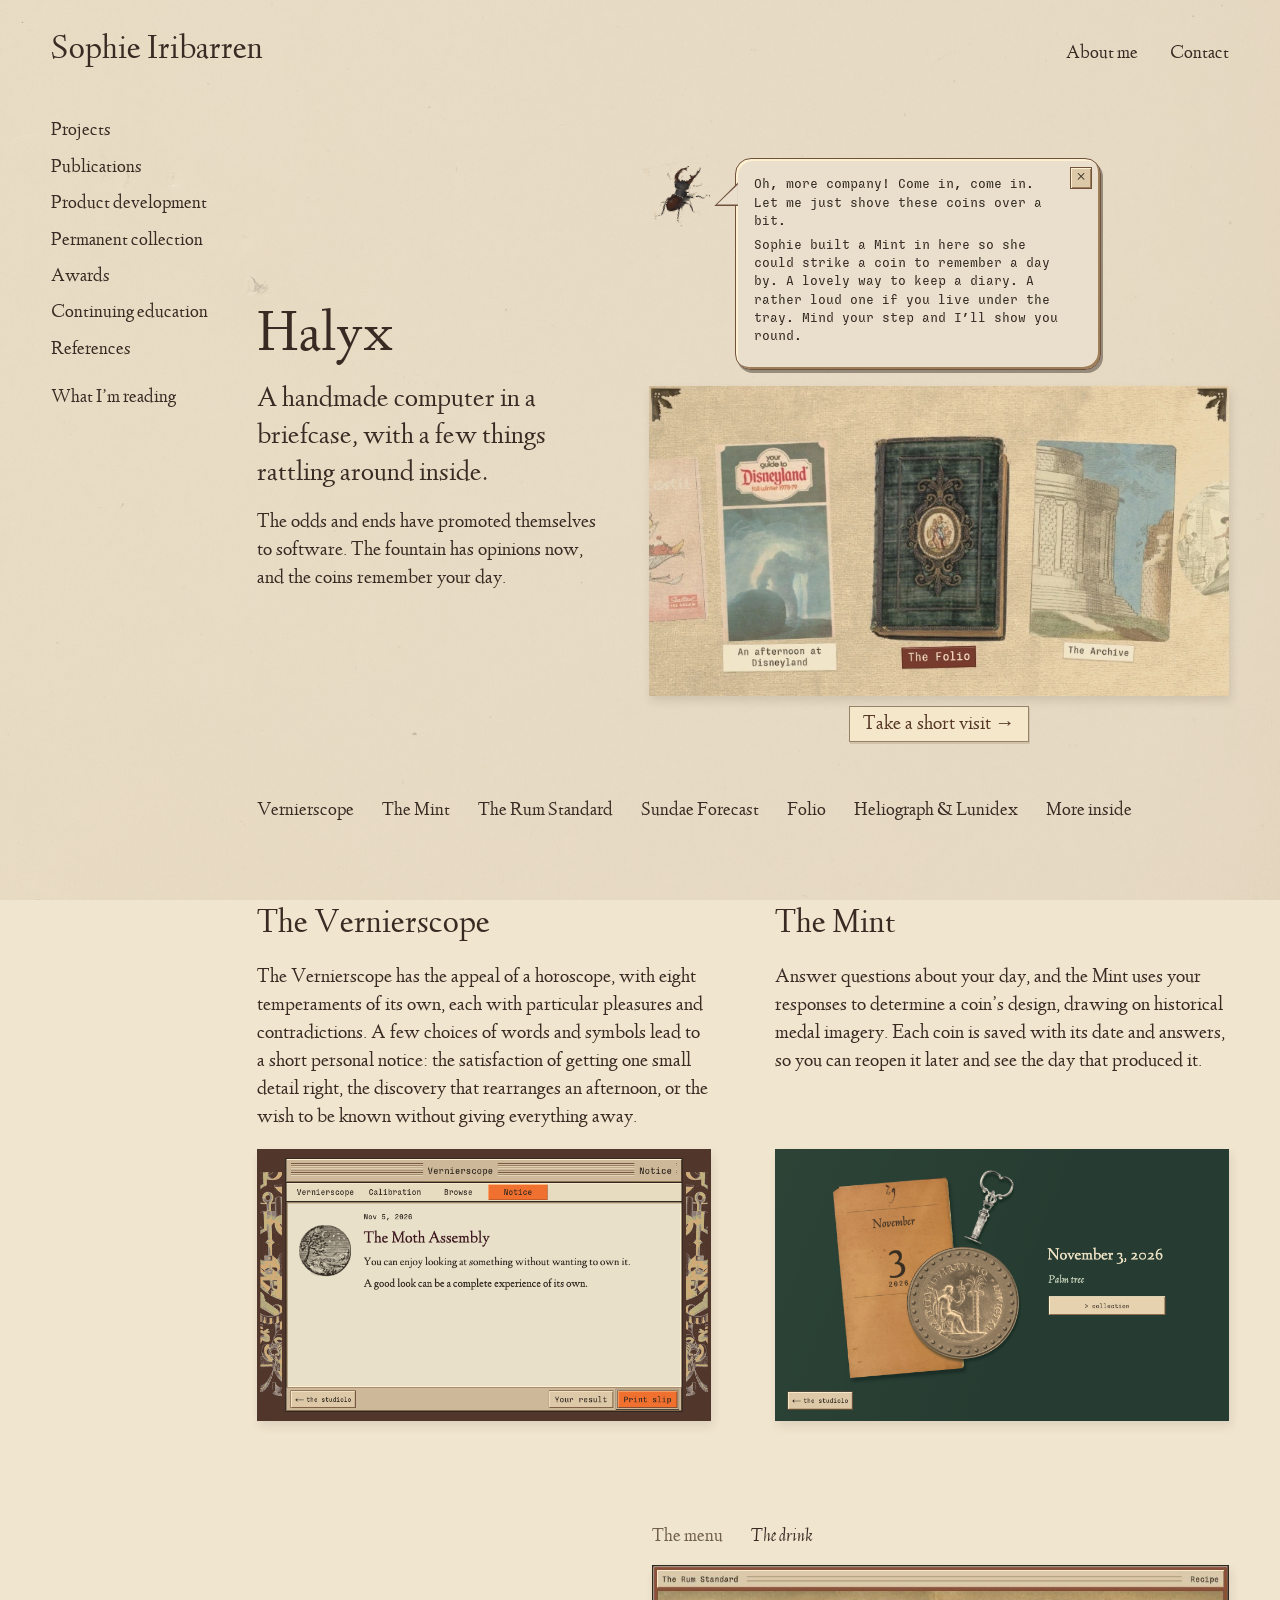
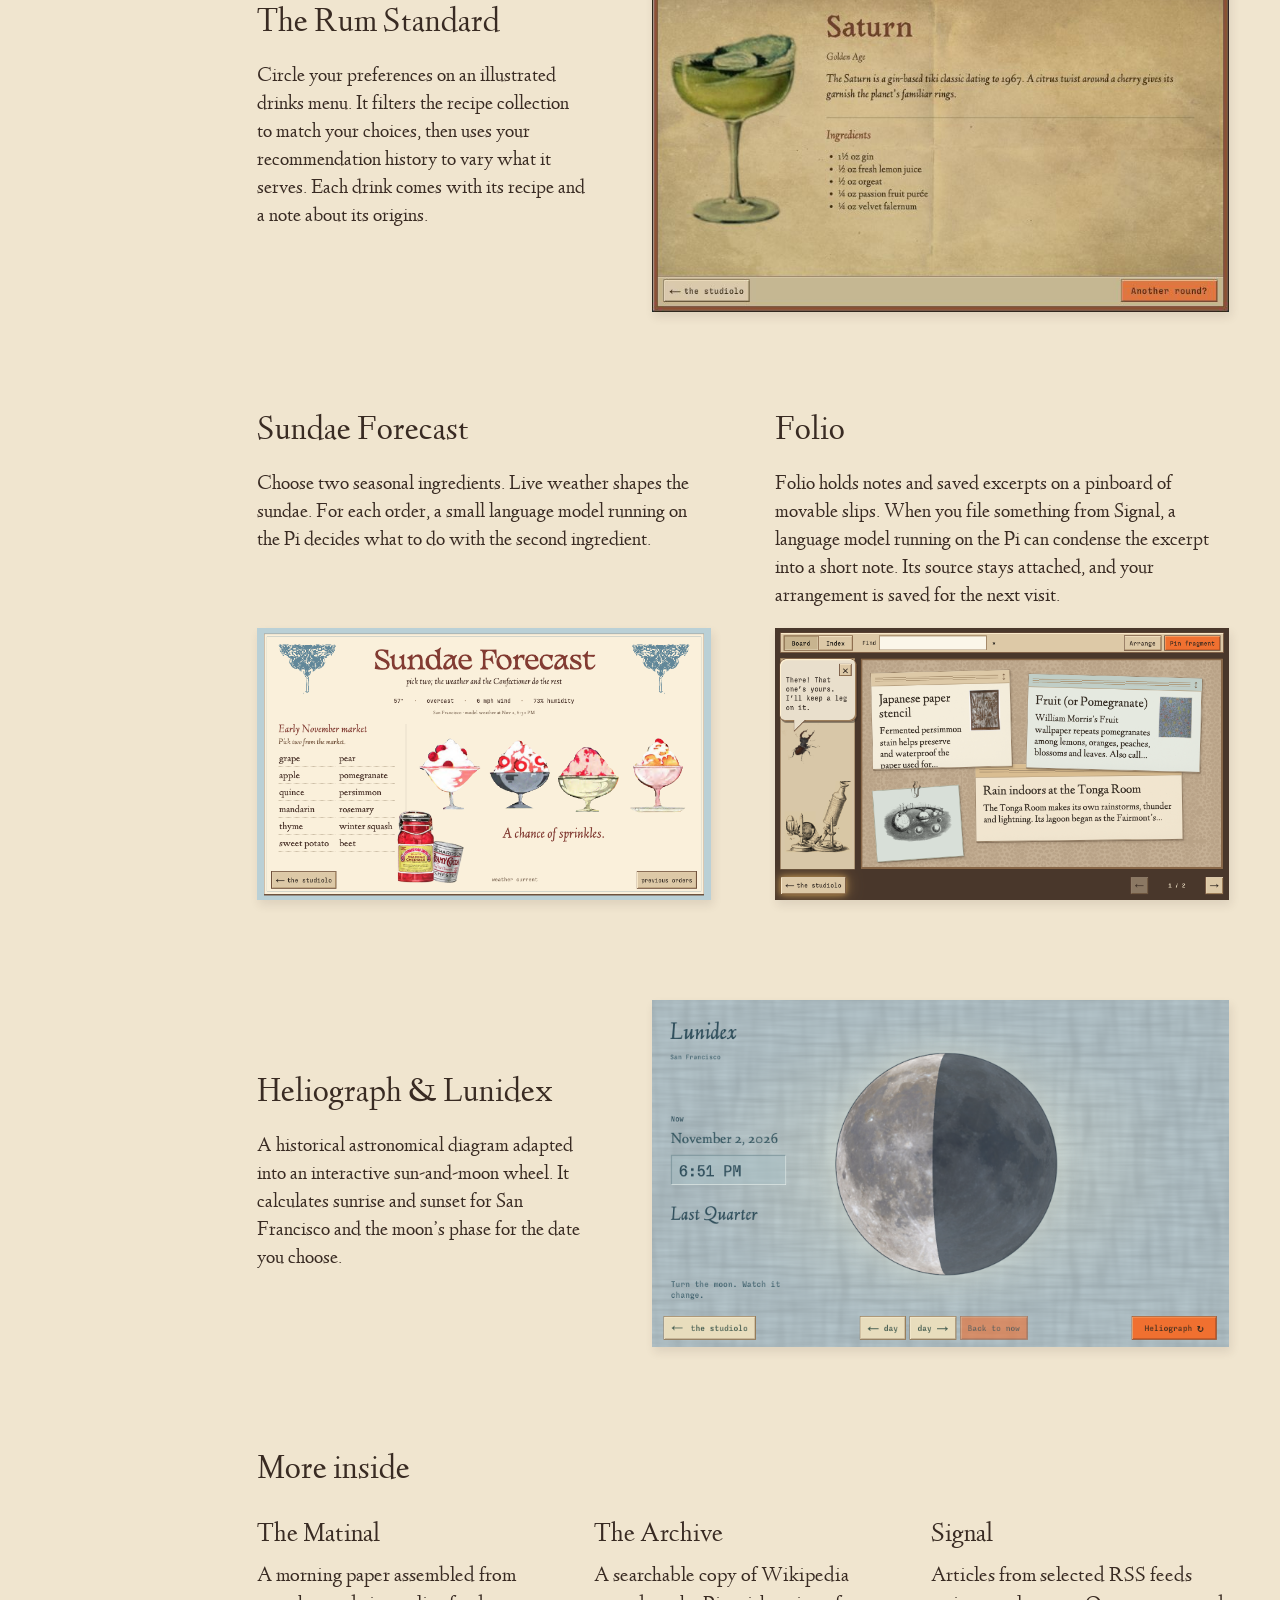
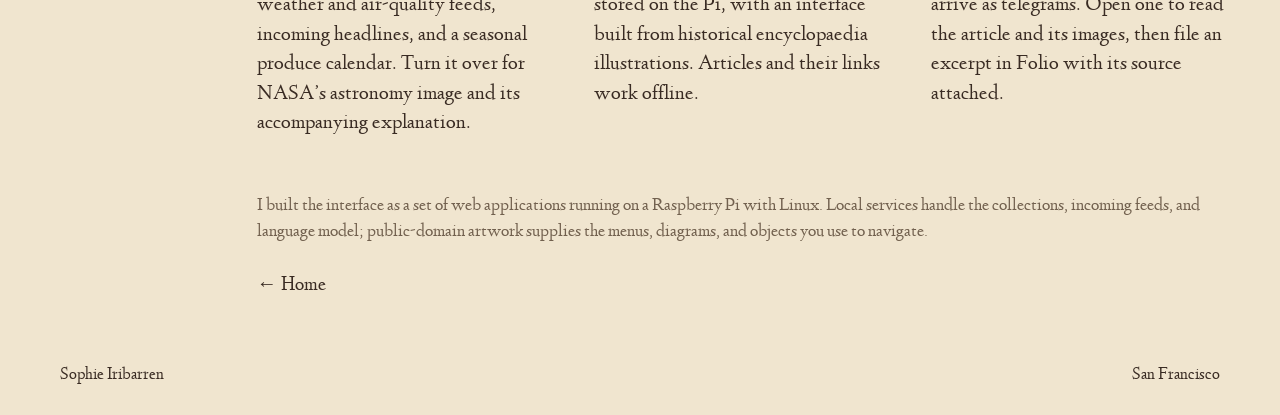
==== commit 17d1d9d6: "Let Beetle introduce the Mint from beneath its tray" ====
--- a/halyx.html
+++ b/halyx.html
@@ -39,6 +39,7 @@
   </summary>
   <div class="v-guide v-beetle-message">
     <p>Oh, more company! Come in, come in. Let me just shove these coins over a bit.</p>
+    <p>Sophie built a Mint in here so she could strike a coin to remember a day by. A lovely way to keep a diary. A rather loud one if you live under the tray. Mind your step and I’ll show you round.</p>
     <button class="v-close" type="button" aria-label="Hide Beetle’s greeting" hidden>×</button>
   </div>
 </details>
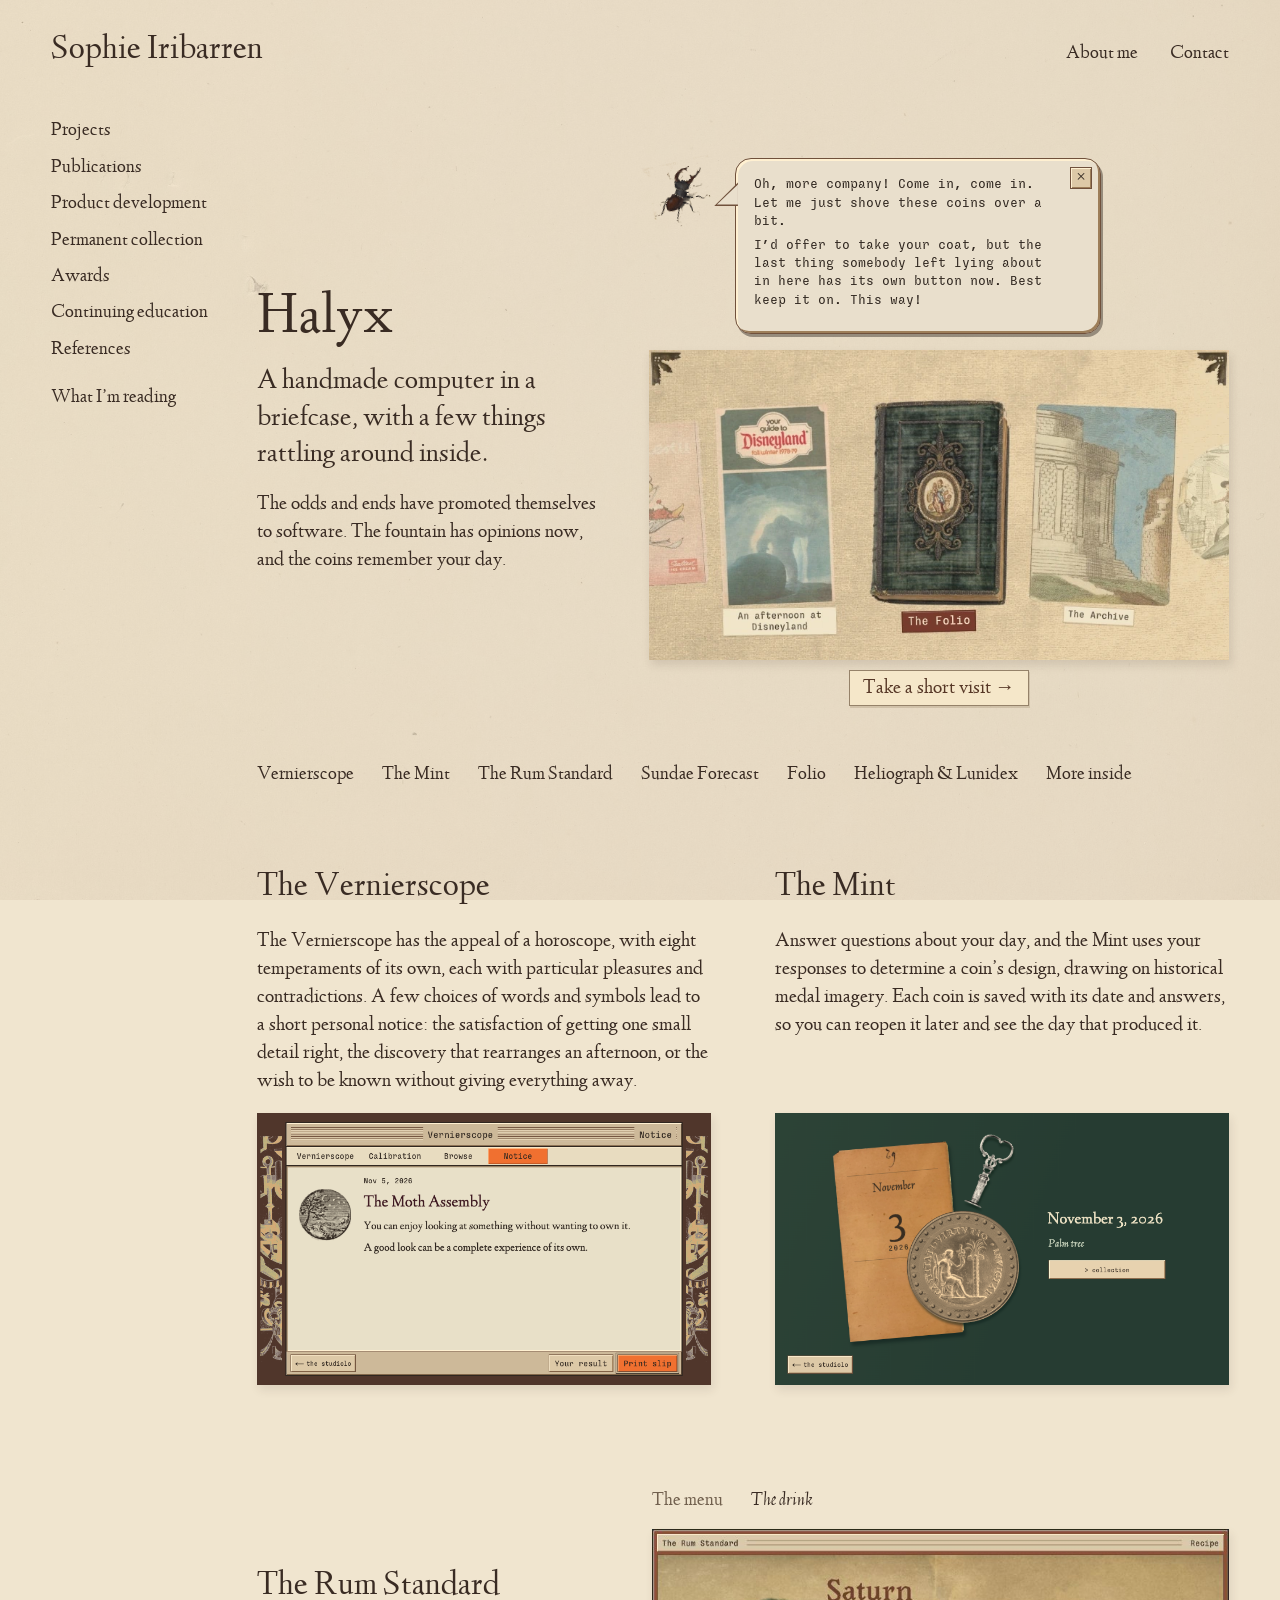
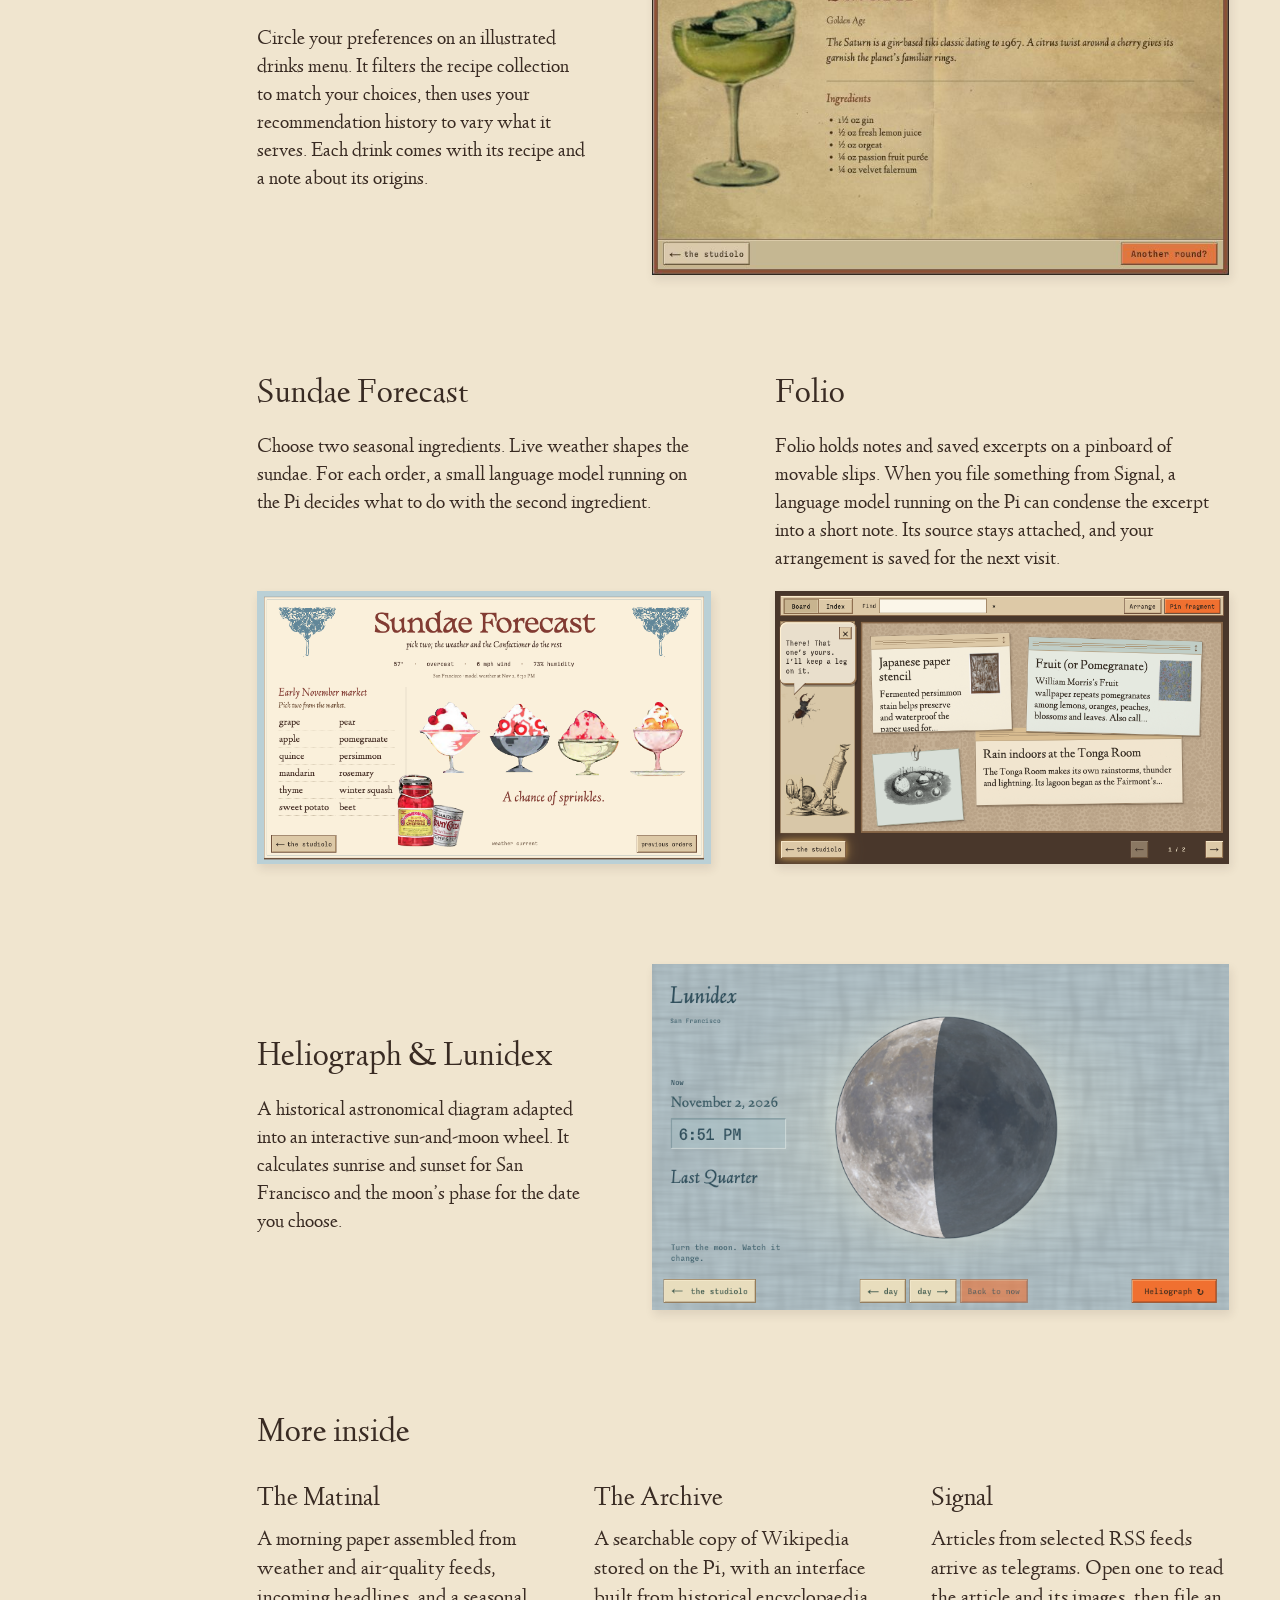
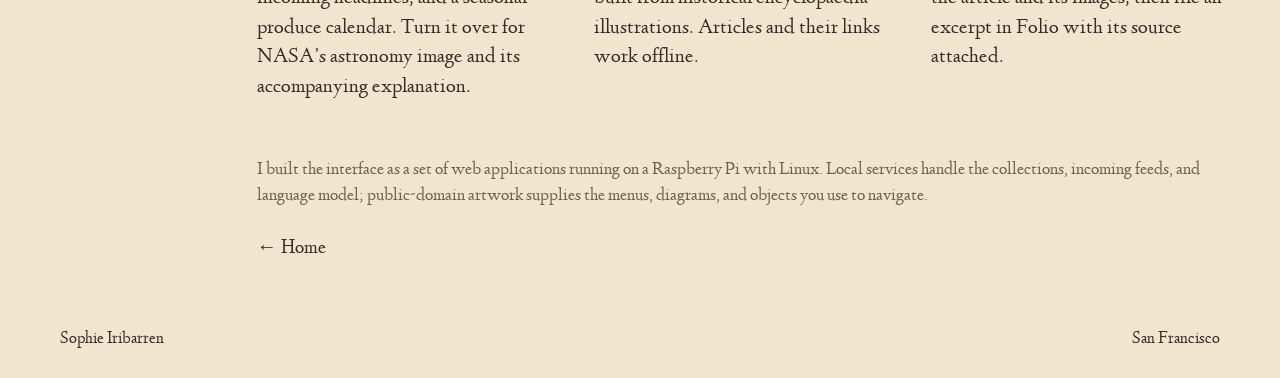
==== commit 72065095: "Give Beetle a welcome peculiar to his briefcase" ====
--- a/halyx.html
+++ b/halyx.html
@@ -39,7 +39,7 @@
   </summary>
   <div class="v-guide v-beetle-message">
     <p>Oh, more company! Come in, come in. Let me just shove these coins over a bit.</p>
-    <p>Sophie built a Mint in here so she could strike a coin to remember a day by. A lovely way to keep a diary. A rather loud one if you live under the tray. Mind your step and I’ll show you round.</p>
+    <p>I’d offer to take your coat, but the last thing somebody left lying about in here has its own button now. Best keep it on. This way!</p>
     <button class="v-close" type="button" aria-label="Hide Beetle’s greeting" hidden>×</button>
   </div>
 </details>
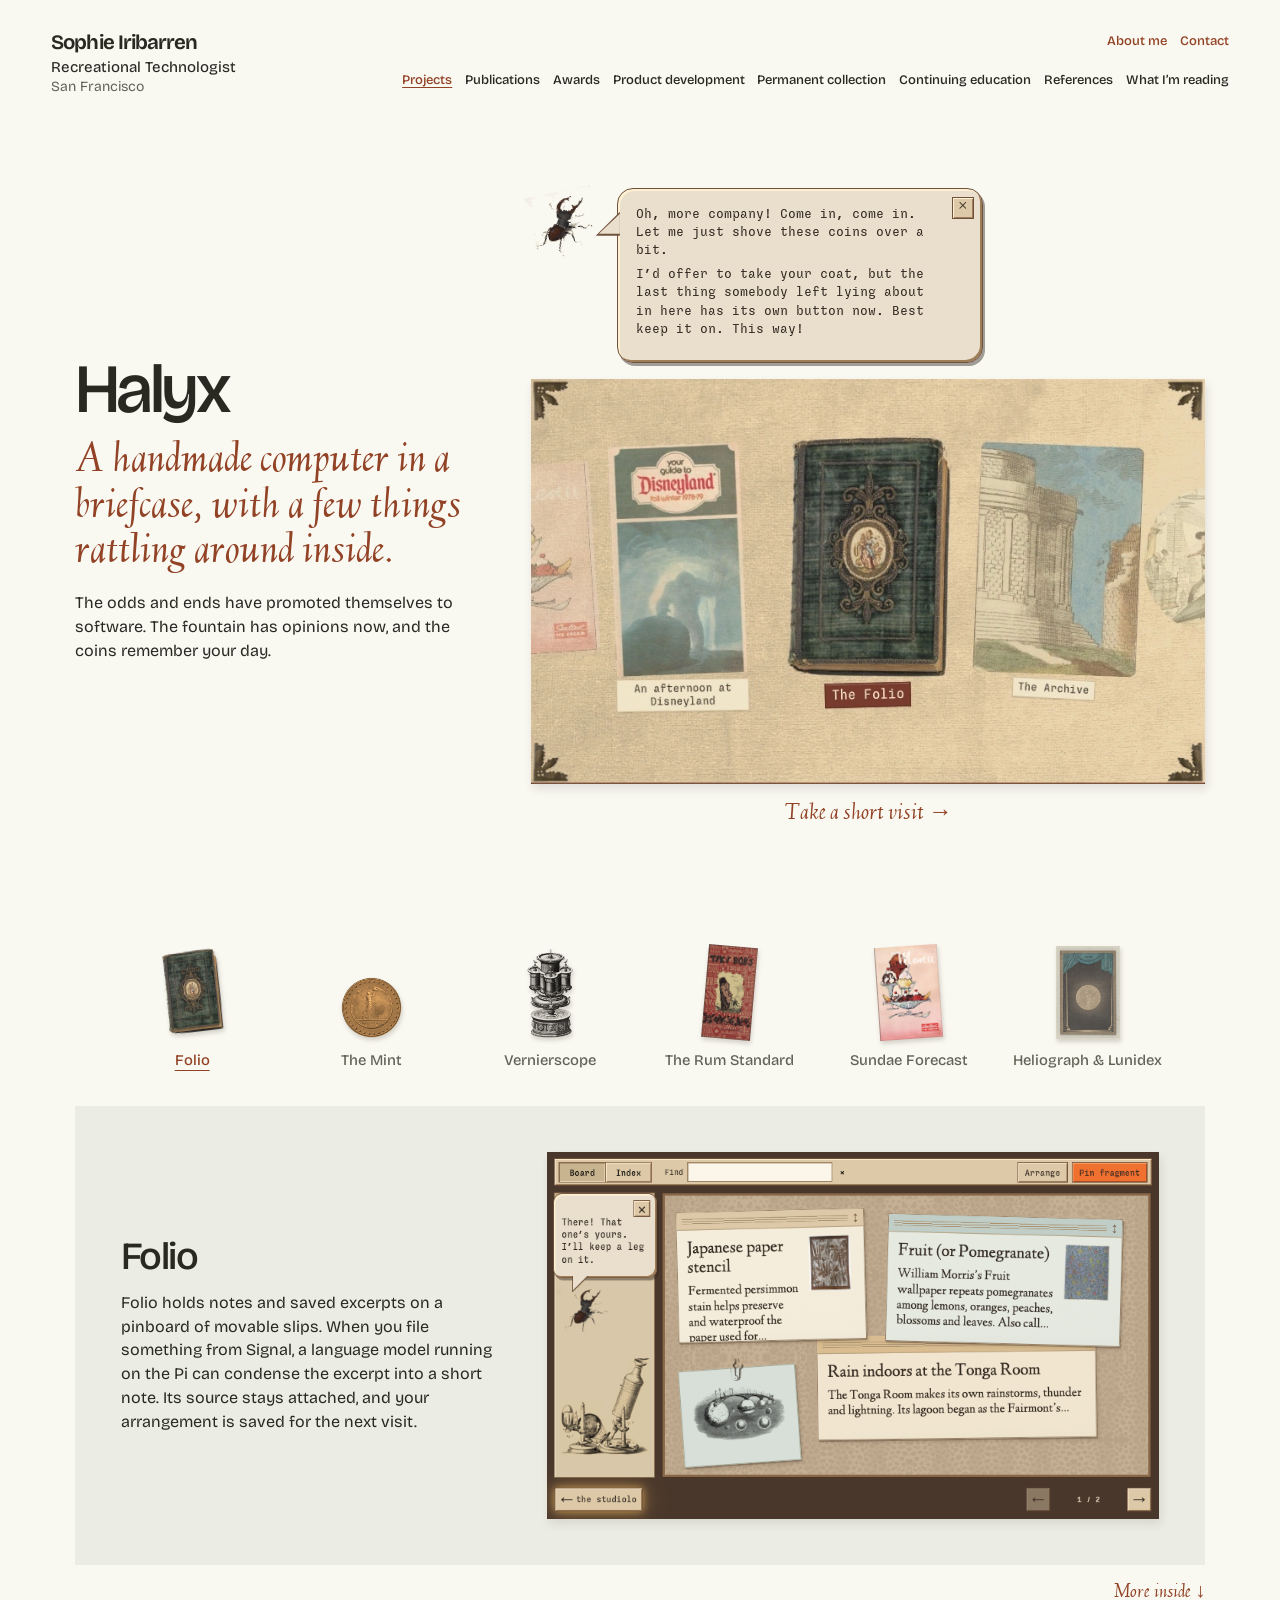
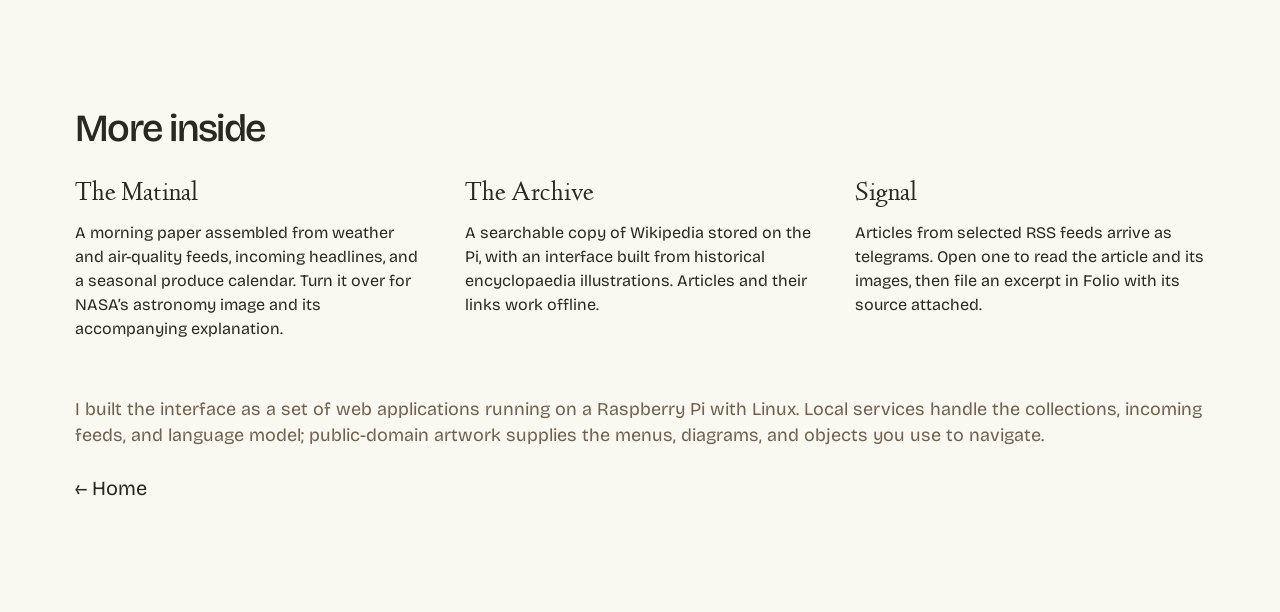
==== commit 9a39820d: "Publish the Recreational Technologist portfolio redesign" ====
--- a/halyx.html
+++ b/halyx.html
@@ -17,20 +17,19 @@
 </style>
 <link rel="stylesheet" href="visit/native/guide.css">
 <link rel="stylesheet" href="halyx-edition.css">
-<link rel="stylesheet" href="site-nav.css"/></head>
-<body>
+<link rel="stylesheet" href="interiors.css"/><link href="portfolio-nav.css" rel="stylesheet"/></head>
+<body class="object-page deck-page">
 <div class="shell site-frame">
-<header class="top"><a class="wordmark" href="material-study.html">Sophie Iribarren</a><nav class="nav" aria-label="Main"><a href="index.html#about">About me</a><a href="index.html#contact">Contact</a></nav></header>
-<details class="site-sections" open><summary>Sections</summary><nav aria-label="Portfolio sections">
-<a href="material-study.html">Projects</a>
-<a href="index.html#publications">Publications</a>
-<a href="index.html#product-development">Product development</a>
-<a href="index.html#permanent-collection">Permanent collection</a>
-<a href="index.html#awards">Awards</a>
-<a href="index.html#continuing-education">Continuing education</a>
-<a href="index.html#references">References</a>
-<a href="https://app.thestorygraph.com/profile/sophiesf">What I’m reading</a>
-</nav></details>
+<header class="object-nav portfolio-header"><div class="site-identity"><a href="index.html" class="signature">Sophie Iribarren</a><span class="site-title">Recreational Technologist</span><span class="site-location">San Francisco</span></div><nav aria-label="About and contact" class="personal-nav"><a href="pages.html#about">About me</a><a href="pages.html#contact">Contact</a></nav>
+<nav aria-label="Portfolio"><a aria-current="location" href="index.html">Projects</a>
+<a href="pages.html#publications">Publications</a>
+<a href="pages.html#awards">Awards</a>
+<a href="pages.html#product-development">Product development</a>
+<a href="pages.html#permanent-collection">Permanent collection</a>
+<a href="pages.html#continuing-education">Continuing education</a>
+<a href="pages.html#references">References</a>
+<a href="https://app.thestorygraph.com/profile/sophiesf">What I’m reading</a></nav>
+</header>
 <main>
 <header class="intro"><div class="intro-grid"><h1>Halyx</h1><div><p class="lede">A handmade computer in a briefcase, with a few things rattling around inside.</p><p class="intro-detail">The odds and ends have promoted themselves to software. The fountain has opinions now, and the coins remember your day.</p></div><figure class="opening" id="short-visit">
 <details class="beetle-welcome" open>
@@ -46,23 +45,26 @@
 <svg width="0" height="0" aria-hidden="true" focusable="false" style="position:absolute">
   <defs><filter id="visit-beetle-ink" color-interpolation-filters="sRGB"><feColorMatrix type="matrix" values="1 0 0 0 0 0 1 0 0 0 0 0 1 0 0 -1 -1 -1 0 2"/></filter></defs>
 </svg>
-<a class="visit-launch" href="visit/index.html"><img src="assets/studiolo-folio.webp" alt="The embroidered Folio at the center of the Studiolo carousel" width="800" height="428"><span>Take a short visit <span aria-hidden="true">→</span></span></a></figure></div></header>
-<nav class="contents" aria-label="Halyx functions"><a href="#vernierscope">Vernierscope</a><a href="#mint">The Mint</a><a href="#rum-standard">The Rum Standard</a><a href="#sundae">Sundae Forecast</a><a href="#folio">Folio</a><a href="#sky">Heliograph & Lunidex</a><a href="#more">More inside</a></nav>
-<div class="instrument-pair">
+<a class="visit-launch" href="visit/index.html"><img src="assets/studiolo-folio-full.webp" alt="The embroidered Folio at the center of the Studiolo carousel" width="800" height="480"><span>Take a short visit <span aria-hidden="true">→</span></span></a></figure></div></header>
+<div class="instrument-browser" id="instruments"><nav class="instrument-selector" aria-label="Explore the Halyx instruments">
+<a href="#folio"><span><img src="visit/native/public_domain_art/prepared/folio-embroidered-book-cutout.png" alt=""></span>Folio</a>
+<a href="#mint"><span><img src="assets/coin.png" alt=""></span>The Mint</a>
+<a href="#vernierscope"><span><img src="visit/native/public_domain_art/prepared/vernierscope-fountain-cutout.png" alt=""></span>Vernierscope</a>
+<a href="#rum-standard"><span><img src="visit/native/public_domain_art/prepared/rum-standard-tiki-bobs-menu.jpg" alt=""></span>The Rum Standard</a>
+<a href="#sundae"><span><img src="visit/native/public_domain_art/prepared/creamery-sundae-menu-cover.jpg" alt=""></span>Sundae Forecast</a>
+<a href="#sky"><span><img src="visit/native/public_domain_art/prepared/lunidex-luna.jpg" alt=""></span>Heliograph &amp; Lunidex</a>
+</nav><div class="instrument-samples">
+<section class="feature reverse" id="folio"><div class="copy"><h2>Folio</h2><p>Folio holds notes and saved excerpts on a pinboard of movable slips. When you file something from Signal, a language model running on the Pi can condense the excerpt into a short note. Its source stays attached, and your arrangement is saved for the next visit.</p></div><figure><a href="assets/folio.png" aria-label="View Folio at full size"><img src="assets/folio.png" alt="Folio’s pinboard holding illustrated notes about paper stencils, pomegranates, and the Tonga Room" width="800" height="480" loading="lazy"></a></figure></section>
+<section class="feature reverse" id="mint"><div class="copy"><h2>The Mint</h2><p>Answer questions about your day, and the Mint uses your responses to determine a coin’s design, drawing on historical medal imagery. Each coin is saved with its date and answers, so you can reopen it later and see the day that produced it.</p></div><figure><a href="assets/mint.png" aria-label="View the Mint image at full size"><img src="assets/mint.png" alt="A completed coin revealed in the Mint" width="800" height="480" loading="lazy"></a></figure></section>
 <section class="feature" id="vernierscope"><div class="copy"><h2>The Vernierscope</h2><p>The Vernierscope has the appeal of a horoscope, with eight temperaments of its own, each with particular pleasures and contradictions. A few choices of words and symbols lead to a short personal notice: the satisfaction of getting one small detail right, the discovery that rearranges an afternoon, or the wish to be known without giving everything away.</p></div><figure><a href="assets/notice.png" aria-label="View the Vernierscope image at full size"><img src="assets/notice.png" alt="A result from the Vernierscope’s invented horoscope" width="800" height="480" loading="lazy"></a></figure></section>
-<section class="feature reverse" id="mint"><div class="copy"><h2>The Mint</h2><p>Answer questions about your day, and the Mint uses your responses to determine a coin’s design, drawing on historical medal imagery. Each coin is saved with its date and answers, so you can reopen it later and see the day that produced it.</p></div><figure><a href="assets/mint.png" aria-label="View the Mint image at full size"><img src="assets/mint.png" alt="A completed coin revealed in the Mint" width="800" height="480" loading="lazy"></a></figure></section>
-</div>
 <section class="feature" id="rum-standard"><div class="copy"><h2>The Rum Standard</h2><p>Circle your preferences on an illustrated drinks menu. It filters the recipe collection to match your choices, then uses your recommendation history to vary what it serves. Each drink comes with its recipe and a note about its origins.</p></div><figure class="rum-sample"><div class="sample-switch" role="group" aria-label="Rum Standard sample screens"><button type="button" data-rum-screen="menu" aria-pressed="false">The menu</button><button type="button" data-rum-screen="recipe" aria-pressed="true">The drink</button></div><a id="rum-sample-link" href="assets/rum-recipe.png" aria-label="View the Rum Standard recipe screen at full size"><img id="rum-sample-image" src="assets/rum-recipe.png" alt="The Rum Standard recommends a Saturn, with its illustrated glass, recipe, and a note about its planetary garnish" width="800" height="480" loading="lazy"></a></figure></section>
-<div class="instrument-pair">
 <section class="feature" id="sundae"><div class="copy"><h2>Sundae Forecast</h2><p>Choose two seasonal ingredients. Live weather shapes the sundae. For each order, a small language model running on the Pi decides what to do with the second ingredient.</p></div><figure><a href="assets/sundae.png" aria-label="View Sundae Forecast at full size"><img src="assets/sundae.png" alt="Sundae Forecast’s seasonal food menu, with illustrated bowls of ice cream" width="800" height="480" loading="lazy"></a></figure></section>
-<section class="feature reverse" id="folio"><div class="copy"><h2>Folio</h2><p>Folio holds notes and saved excerpts on a pinboard of movable slips. When you file something from Signal, a language model running on the Pi can condense the excerpt into a short note. Its source stays attached, and your arrangement is saved for the next visit.</p></div><figure><a href="assets/folio.png" aria-label="View Folio at full size"><img src="assets/folio.png" alt="Folio’s pinboard holding illustrated notes about paper stencils, pomegranates, and the Tonga Room" width="800" height="480" loading="lazy"></a></figure></section>
-</div>
 <section class="feature" id="sky"><div class="copy"><h2>Heliograph & Lunidex</h2><p>A historical astronomical diagram adapted into an interactive sun-and-moon wheel. It calculates sunrise and sunset for San Francisco and the moon’s phase for the date you choose.</p></div><figure><a href="assets/lunidex.png" aria-label="View Lunidex at full size"><img src="assets/lunidex.png" alt="Lunidex showing the moon, its phase, and a time readout on blue woven fabric" width="800" height="480" loading="lazy"></a></figure></section>
+</div><a class="more-link" href="#more">More inside ↓</a></div>
 <section class="more" id="more"><h2>More inside</h2><div class="more-list"><div><h3>The Matinal</h3><p>A morning paper assembled from weather and air-quality feeds, incoming headlines, and a seasonal produce calendar. Turn it over for NASA’s astronomy image and its accompanying explanation.</p></div><div><h3>The Archive</h3><p>A searchable copy of Wikipedia stored on the Pi, with an interface built from historical encyclopaedia illustrations. Articles and their links work offline.</p></div><div><h3>Signal</h3><p>Articles from selected RSS feeds arrive as telegrams. Open one to read the article and its images, then file an excerpt in Folio with its source attached.</p></div></div></section>
 <p class="build-note">I built the interface as a set of web applications running on a Raspberry Pi with Linux. Local services handle the collections, incoming feeds, and language model; public-domain artwork supplies the menus, diagrams, and objects you use to navigate.</p>
-<div class="return"><a href="material-study.html">← Home</a></div>
+<div class="return"><a href="index.html">← Home</a></div>
 </main></div>
-<footer><div class="shell"><span>Sophie Iribarren</span><span>San Francisco</span></div></footer>
 <script>
 const greeting = document.querySelector('.beetle-welcome');
 const hideGreeting = greeting.querySelector('.v-close');
@@ -90,4 +92,5 @@
   });
 }
 </script>
-<script src="edition.js"></script></body></html>
+<script src="instrument-browser.js"></script>
+</body></html>
--- a/interiors.css
+++ b/interiors.css
@@ -0,0 +1,431 @@
+/* Portfolio typography and navigation. The device and paper artifacts keep their own type. */
+@font-face{font-family:Bricolage;src:url(assets/bricolage.ttf);font-weight:200 800;font-display:swap}
+:root{--paper:#f9f8f1;--ink:#292922;--accent:#924225;--orange:#924225;--soft:#636458;--quiet:#636458}
+body.object-page{background:var(--paper);color:var(--ink);font:400 17px/1.47 Bricolage,Arial,sans-serif}
+body.object-page::before{content:none}
+.portfolio .object-page .page.site-frame,.deck-page .shell.site-frame{width:min(92%,1520px);padding:0;margin:0 auto}
+.object-nav{display:flex;position:relative;z-index:6;align-items:center;justify-content:space-between;gap:18px;padding:28px 0}
+.object-nav a{text-decoration:none;color:inherit}.object-nav .signature{font:650 clamp(18px,1.6vw,26px)/1.45 Bricolage,sans-serif;letter-spacing:-.045em;white-space:nowrap}
+.object-nav a:is(:hover,[aria-current]){color:var(--accent)}
+.object-page :focus-visible{outline:2px solid var(--accent);outline-offset:4px}
+.portfolio .object-page #main>section,.deck-page main{width:min(100%,1250px);max-width:none;margin:auto;padding:clamp(32px,5vw,80px) 2% 5vw}
+.object-page [hidden]{display:none!important}
+.portfolio .object-page #main>section>h2,.portfolio .object-page .collection-heading h2,.portfolio .object-page .device-intro h3,.deck-page .intro h1{color:var(--ink);font:520 clamp(44px,5.4vw,87px)/.98 Bricolage,sans-serif;letter-spacing:-.05em;text-wrap:balance;margin:0 0 clamp(22px,3vw,45px)}
+.object-page .text-link,.object-page .companion-screen-link,.object-page #companion-photo-label{font:italic 20px/1.2 Linden,Georgia,serif;color:var(--accent)}
+.object-page dialog{background:var(--paper);color:var(--ink)}
+.portfolio .object-page footer,.deck-page footer{font:15px/1.4 Bricolage,sans-serif;color:var(--quiet)}
+/* The physical notebook, the edition it receives, and the postcard are three different scales. */
+.portfolio .object-page .project-tabs{gap:19px;margin-bottom:clamp(28px,4vw,55px)}
+.object-page .project-tabs a{font:15px Bricolage,sans-serif}
+.portfolio .object-page #traveler,.portfolio .object-page #disney-ears{max-width:none;align-items:center;grid-template-columns:minmax(0,1fr) minmax(0,1.18fr);gap:28px 7%}
+.object-page .device-intro p,.object-page .device-edition p,.object-page .device-mail p,.object-page .ears-process p,.deck-page .feature p,.deck-page .more-list p,.deck-page .intro-detail{font:400 clamp(16px,1.26vw,20px)/1.48 Bricolage,sans-serif;max-width:48ch}
+.portfolio .object-page #traveler .companion-object{grid-row:1;align-self:center;max-width:none;justify-self:center}
+.object-page #companion-image{height:clamp(220px,23vw,360px)}
+.object-page #traveler .device-edition{grid-column:1/-1;display:grid;grid-template-columns:1.18fr 1fr;align-items:center;column-gap:7%;background:#e9ece1;padding:clamp(20px,3.5vw,54px);margin-top:20px}
+.device-edition .companion-screen-link{grid-column:1;grid-row:1;text-align:center}.device-edition p{grid-column:2;grid-row:1}
+.edition-sample{display:block;width:100%;max-width:440px;margin:0 auto 10px;transform:rotate(-2deg);box-shadow:1px 4px 7px #29292222}
+.object-page #traveler .device-mail{margin:30px 2%}
+.portfolio .object-page #disney-ears>img{transform:rotate(3deg);max-height:460px}
+.object-page .ears-process{align-self:start}
+.portfolio .object-page #disney-ears .device-intro{align-self:end}
+.portfolio .object-page #disney-ears .ears-process p{font-size:clamp(16px,1.14vw,19px)}
+/* Journal spreads and photographic contact sheet. */
+.portfolio .object-page #publications .notebook-layout{max-width:none;grid-template-columns:.68fr 1.32fr;gap:4%;align-items:center}
+.object-page #publications .publication-copy h3,.object-page .contact-email h3,.object-page .mail-copy .postcard-invite{font:italic clamp(28px,3vw,48px)/1.1 Linden,Georgia,serif;color:var(--accent)}
+.object-page #publications .spread-index{grid-template-columns:repeat(5,1fr);max-width:360px;gap:8px}
+.object-page #publications .notebook-reader{width:100%;max-width:720px;padding:2% 6% 3%;background:#e9ece1}
+.object-page #publications #notebook-page{max-height:min(60vh,600px)}
+/* Printed menu. */
+.portfolio .object-page #main>#product-development:not([hidden]){display:grid;grid-template-columns:minmax(0,.82fr) minmax(0,1.18fr);align-items:start;gap:0 6%;grid-template-rows:auto 1fr}
+#product-development .product-introduction {
+  grid-column: 1;
+  font: italic clamp(26px,2.6vw,44px)/1.12 Linden,Georgia,serif;
+  width: min(100%, 23ch);
+}
+.pint-pair {
+  position: relative;
+  width: clamp(134px, 13vw, 166px);
+  aspect-ratio: 1.2;
+  margin: 18px auto 0;
+}
+.pint-pair img { position: absolute; height: auto; filter: drop-shadow(1px 2px 1px #382b2029); }
+.pint-back { top: 8%; right: 4%; width: 51%; transform: rotate(11deg); }
+.pint-front { left: 4%; top: 3%; width: 64%; transform: rotate(-11deg); }
+#product-development .product-statement{max-width:none;font:inherit;color:var(--accent)}
+.object-page .ice-menu{grid-column:2;grid-row:1/3;margin:0;max-width:none;background:#f3e6dc;padding:clamp(22px,3vw,50px);box-shadow:1px 4px 8px #40352912}
+.object-page .ice-menu .cream-title{justify-content:space-between}.object-page .ice-menu .cream-title h3{font:italic clamp(38px,4vw,67px)/1 Linden,serif}
+.object-page .ice-menu .scoop-cut{width:clamp(34px,3.7vw,56px)}.object-page .ice-menu .recipe-list{column-gap:24px;text-align:left}
+.object-page .ice-menu .recipe-list h4{font:550 17px/1.15 Bricolage,sans-serif;margin:0 0 4px;text-wrap:pretty}
+.object-page .ice-menu .recipe-list p{font:16px/1.25 Linden,serif;margin:0}.object-page .ice-menu .cereal-batch img{margin:6px 0;transform:rotate(-4deg)}
+/* Awards and letters are loose objects; the speakers stay with their words. */
+.object-page .award-objects .trophy-award img{height:clamp(250px,30vw,440px);width:auto;max-width:100%;object-fit:contain}
+.object-page .award-objects figcaption,.object-page .award-objects .reading-award figcaption,.object-page .award-film-caption p{font:16px/1.4 Bricolage,sans-serif}
+.object-page .award-film{display:flex;align-items:center;gap:6%;width:min(94%,780px);margin:60px auto 20px}.object-page .filmstrip{width:60%;flex:none}.object-page .award-film-caption{text-align:left;margin:0}
+.object-page .award-film-caption h3{font:italic 34px/1.05 Linden,serif}
+.object-page .reference-transcript{max-width:none;align-items:center;gap:48px 8%}
+.object-page .reference-transcript figcaption{font:15px/1.35 Bricolage,sans-serif;color:var(--quiet);margin-top:12px}
+.object-page .reference-transcript .reference-note img{transform:rotate(-1deg);box-shadow:1px 3px 5px #302d2520}
+.object-page .reference-transcript .colleague-note{width:min(85%,810px);margin-left:8%}
+.object-page .reference-transcript blockquote{font:italic clamp(27px,2.8vw,43px)/1.09 Linden,Georgia,serif}
+.object-page .reference-transcript details blockquote{font:17px/1.45 Bricolage,sans-serif}
+.portfolio .object-page #permanent-collection .collection-heading .collection-subject{color:var(--accent);font-size:27px}
+.object-page .tattoo-gallery{max-width:970px;margin-inline:auto}
+.object-page .collection-controls{justify-content:center}
+.about-spread {
+  display: grid;
+  grid-template-columns: minmax(0, 54ch) minmax(0, 390px);
+  gap: clamp(32px, 6vw, 96px);
+  align-items: start;
+}
+.portrait-mount {
+  position: relative;
+  width: 92%;
+  margin: 10px auto 12px;
+  transform: rotate(1.5deg);
+  filter: drop-shadow(0 2px 2px #382c202b);
+}
+.photo-print {
+  padding: 12px 12px 18px;
+  background: #fffdf5;
+  mask:
+    linear-gradient(#000 0 0) center / calc(100% - 8px) calc(100% - 8px) no-repeat,
+    radial-gradient(ellipse at bottom, #000 68%, transparent 76%) left top / 12px 5px repeat-x,
+    radial-gradient(ellipse at top, #000 68%, transparent 76%) left bottom / 12px 5px repeat-x,
+    radial-gradient(ellipse at right, #000 68%, transparent 76%) left top / 5px 12px repeat-y,
+    radial-gradient(ellipse at left, #000 68%, transparent 76%) right top / 5px 12px repeat-y;
+}
+.workbench-portrait { display: block; width: 100%; height: auto; overflow: hidden; }
+.journal-tape {
+  position: absolute;
+  width: 32%;
+  height: auto;
+  top: 1.5%;
+  left: -6%;
+  transform: rotate(-29deg);
+  pointer-events: none;
+}
+@media (max-width: 700px) {
+  .about-spread { grid-template-columns: minmax(0, 1fr); gap: 12px; }
+  .portrait-mount { width: 91%; max-width: 390px; }
+}
+.object-page .about-letter{max-width:52ch}
+.object-page .about-letter p{font:clamp(17px,1.3vw,20px)/1.5 Bricolage,sans-serif}
+.object-page .about-letter p:first-child{font:clamp(22px,2.1vw,32px)/1.27 Bricolage,sans-serif}
+.object-page .about-letter p:last-child{font:italic clamp(27px,2.6vw,39px)/1.1 Linden,serif;color:var(--accent)}
+.object-page #contact .contact-post{grid-template-columns:1fr 1.2fr;gap:9%;align-items:center}
+.object-page #contact .contact-post h3{font:italic clamp(34px,4.2vw,66px)/1.03 Linden,serif}
+.object-page #contact .contact-post p{max-width:39ch}.object-page #contact .contact-card{width:92%;max-width:520px}
+.object-page #contact .contact-email{margin:40px 0 0}.object-page #contact .contact-email h3{font:500 21px/1.3 Bricolage,sans-serif}
+/* The original Beetle balloon and the complete short visit stay in the device's visual language. */
+.deck-page .intro,.deck-page .intro-grid{padding-top:0;margin-top:0}
+.deck-page .lede{font:italic clamp(31px,3.4vw,54px)/1.04 Linden,Georgia,serif;color:var(--accent)}
+.deck-page .intro h1{margin-bottom:0}.deck-page .intro-detail{margin-top:16px}
+.deck-page .intro .opening{width:100%}
+.deck-page .contents a,.deck-page .sample-switch button{font:15px Bricolage,sans-serif}
+.deck-page .feature h2,.deck-page .more h2{font:530 clamp(29px,3vw,48px)/1.02 Bricolage,sans-serif;letter-spacing:-.04em}
+.deck-page .instrument-pair{gap:9%}.deck-page .instrument-pair .feature:nth-child(2){padding-top:clamp(70px,8vw,125px)}
+.deck-page #rum-standard,.deck-page #sky{background:#e9ece1;padding:clamp(20px,3.5vw,55px);margin:35px 0}
+.deck-page .visit-launch>span{background:none;border:0;box-shadow:none;color:var(--accent);font:italic 24px Linden,serif}
+@media(max-width:760px){
+ .object-nav{padding:16px 0}.portfolio .object-page #main>section,.deck-page main{padding:32px 1% 44px}
+ .portfolio .object-page #main>section>h2,.portfolio .object-page .collection-heading h2,.portfolio .object-page .device-intro h3{font-size:clamp(39px,8.9vw,58px)}
+ .portfolio .object-page #traveler,.portfolio .object-page #disney-ears{display:flex;flex-direction:column;align-items:stretch}
+ .object-page #traveler .device-edition{display:flex;flex-direction:column;gap:18px;align-items:stretch;margin:0}
+ .object-page #traveler .device-mail{display:flex;flex-direction:column;align-items:stretch;margin:12px 0;gap:16px}
+ .portfolio .object-page #disney-ears>img{width:min(85%,450px)!important;margin:auto}.portfolio .object-page #disney-ears .device-intro{align-self:stretch}
+ .portfolio .object-page #publications .notebook-layout{display:flex;flex-direction:column;align-items:stretch}.object-page #publications .notebook-reader{order:-1;max-width:500px;margin:0 auto 24px}
+ .object-page #publications .spread-index{grid-template-columns:repeat(8,minmax(0,1fr));gap:4px}
+ .portfolio .object-page #main>#product-development:not([hidden]){display:block}
+ .object-page .ice-menu{margin:30px auto 0;max-width:540px}.object-page .ice-menu .recipe-list{columns:1}
+ .object-page .award-film{display:block;width:min(100%,400px)}.object-page .filmstrip{width:100%}.object-page .award-film-caption{margin-top:18px}
+ .object-page .reference-transcript .colleague-note{width:100%;margin-left:0}
+ .object-page #contact .contact-post{display:flex;flex-direction:column;align-items:start;gap:24px}
+ .object-page #contact .contact-card{width:85%;align-self:center}
+ .deck-page .instrument-pair .feature:nth-child(2){padding-top:28px}
+}
+@media(max-width:450px){.object-nav{display:block}.object-nav .signature{font-size:21px}}
+/* Direct links land with the page navigation in view. */
+.object-page #main>section,.object-page .project-panel{scroll-margin-top:200px}
+.object-page .object-nav{position:sticky;top:0;background:var(--paper);z-index:12}
+
+/* Set the courses as a program, with the venue directly across from each class. */
+.portfolio .object-page #main > #continuing-education:not([hidden]) {
+  display: grid;
+  grid-template-columns: minmax(0, 0.85fr) minmax(0, 1.4fr);
+  gap: 5%;
+  align-items: start;
+  padding-block: clamp(45px, 9vw, 145px);
+}
+.portfolio .object-page #continuing-education > h2 {
+  margin: 0;
+  font-size: clamp(40px, 5vw, 85px);
+}
+#education-title em {
+  display: block;
+  color: var(--accent);
+  font: italic 1.28em/.86 Linden, Georgia, serif;
+  letter-spacing: -.045em;
+}
+.portfolio .object-page .courses {
+  display: grid;
+  grid-template-columns: minmax(0, 1fr);
+  gap: clamp(28px, 3.25vw, 54px);
+  max-width: none;
+  margin: 0;
+}
+.portfolio .object-page .courses > div {
+  display: grid;
+  grid-template-columns: minmax(0, 1.35fr) minmax(0, 1fr);
+  align-items: baseline;
+  gap: 20px;
+  margin: 0;
+  padding: 0;
+}
+.portfolio .object-page .courses dt {
+  font: 470 clamp(24px, 2.48vw, 41px)/1.06 Bricolage, sans-serif;
+  letter-spacing: -.04em;
+}
+.portfolio .object-page .courses dd {
+  margin: 0;
+  color: var(--ink);
+  font: 400 clamp(15px, 1.2vw, 19px)/1.3 Bricolage, sans-serif;
+}
+.portfolio .object-page .courses dd span {
+  display: block;
+  color: var(--quiet);
+  margin: 3px 0 0;
+  font: italic 18px Linden, Georgia, serif;
+}
+
+/* The moving-image award leads. The photos of the prizes have their own grouping below. */
+.portfolio .object-page #main > #awards:not([hidden]) {
+  display: grid;
+  grid-template-columns: .7fr 1.3fr;
+  gap: clamp(42px, 5vw, 80px) 5%;
+  align-items: center;
+}
+.portfolio .object-page #awards > h2 {
+  font-size: clamp(65px, 8vw, 128px);
+  margin: 0;
+}
+.object-page #awards .award-film {
+  display: flex;
+  flex-direction: column;
+  align-items: flex-start;
+  width: 100%;
+  margin: 0;
+  padding: 0 3%;
+}
+.object-page #awards .filmstrip { width: min(100%, 480px); transform: rotate(-2.5deg); }
+.object-page #awards .award-film-caption { margin: 18px 0 0 6%; }
+.object-page #awards .award-film-caption h3 { color: var(--accent); font-size: clamp(30px, 3vw, 45px); }
+.object-page #awards .award-film-watch { font: italic 18px Linden, serif; }
+.object-page #awards .award-objects {
+  grid-column: 1/-1;
+  display: grid;
+  grid-template-columns: 1.1fr 1fr .86fr;
+  grid-template-rows: auto auto;
+  align-items: center;
+  gap: 25px 7%;
+  width: 100%;
+  padding: clamp(24px, 3.8vw, 64px);
+  background: #edece2;
+}
+.object-page #awards .trophy-award img { height: clamp(210px, 22vw, 330px); }
+.object-page #awards .reading-award img { width: min(100%, 190px); margin: auto; transform: rotate(3deg); }
+.object-page #awards .trophy-award figcaption, .object-page #awards .reading-award figcaption { max-width: 24ch; }
+.object-page #awards .trivia-award { width: 100%; }
+
+/* Correspondence and spoken quotations keep different measures. */
+.object-page #references .reference-transcript {
+  display: grid;
+  grid-template-columns: minmax(0, 1.2fr) minmax(0, .85fr);
+  align-items: center;
+  gap: clamp(35px, 5vw, 78px) 11%;
+}
+.object-page #references .student-note { grid-column: 1; margin-left: 5%; }
+.object-page #references .student-note img { transform: rotate(-3deg); }
+.object-page #references .colleague-note { grid-column: 1; grid-row: 2; width: 100%; margin: 0; }
+.object-page #references .colleague-note img { transform: rotate(1.5deg); }
+.object-page #references .reference-transcript figure:last-child {
+  grid-column: 1/-1;
+  justify-self: center;
+  padding: 1.5vw 0;
+}
+.object-page #references .reference-transcript figure:last-child blockquote {
+  color: var(--accent);
+  font: italic clamp(38px, 5.2vw, 81px)/1.04 Linden, Georgia, serif;
+}
+.object-page #references .reference-transcript figure:not(.reference-note) blockquote { max-width: 23ch; }
+.object-page #references .reference-transcript figure:last-child figcaption { margin-left: .35em; }
+
+/* Put the collection in the hand. The front photograph is the one the controls operate. */
+@media (min-width: 761px) {
+  .portfolio .object-page #main > #permanent-collection:not([hidden]) {
+    display: grid;
+    grid-template-columns: minmax(0, .8fr) minmax(0, 1.35fr);
+    grid-template-rows: auto auto;
+    align-items: end;
+    gap: 0 5%;
+    padding-block: clamp(60px, 7vw, 120px);
+  }
+  .object-page #permanent-collection .collection-heading { grid-column: 1; grid-row: 1; }
+  .portfolio .object-page #permanent-collection h2 { margin-bottom: 15px; }
+  .object-page #permanent-collection .collection-controls {
+    grid-column: 1;
+    grid-row: 2;
+    align-self: start;
+    justify-content: flex-start;
+    flex-wrap: wrap;
+    gap: 8px 20px;
+    margin-top: 24px;
+  }
+  .object-page #permanent-collection .tattoo-gallery {
+    grid-column: 2;
+    grid-row: 1/3;
+    height: clamp(370px, 37vw, 580px);
+    --piece-height: clamp(245px, 25vw, 405px);
+    margin: 0;
+  }
+}
+@media (max-width: 760px) {
+  .portfolio .object-page #main > #continuing-education:not([hidden]),
+  .portfolio .object-page #main > #awards:not([hidden]) { display: block; padding-top: 34px; }
+  .portfolio .object-page #continuing-education > h2 { margin-bottom: 38px; }
+  .portfolio .object-page .courses { gap: 26px; }
+  .portfolio .object-page .courses > div { grid-template-columns: 1.08fr 1fr; gap: 18px; }
+  .portfolio .object-page .courses dt { font-size: clamp(21px, 5.4vw, 30px); }
+  .portfolio .object-page .courses dd { font-size: 15px; }
+  .object-page #awards .award-film { margin: 26px auto 32px; max-width: 480px; }
+  .object-page #awards .award-objects { display: flex; gap: 38px; }
+  .object-page #awards .award-objects > * { width: min(100%, 290px); }
+  .object-page #references .reference-transcript { display: flex; flex-direction: column; align-items: stretch; gap: 36px; }
+  .object-page #references .student-note { align-self: start; width: 87%; margin-left: 2%; }
+  .object-page #references .reference-transcript figure:not(.reference-note) { margin-left: 9%; }
+}
+.object-page .bee-piece { --edge: 42% 39% 41% 37% / 24% 25% 33% 29%; }
+.object-page .tattoo-piece[data-position="5"] { --x: 44%; --y: 35%; --turn: -9deg; --size: .82; z-index: 0; }
+
+/* Use the Studiolo's own objects to browse the instrument samples. */
+.deck-page .instrument-browser {
+  margin: clamp(30px, 4vw, 65px) 0;
+}
+.deck-page .instrument-selector {
+  display: grid;
+  grid-template-columns: repeat(6,minmax(0,1fr));
+  align-items: end;
+  gap: 12px;
+  padding: 20px 3%;
+}
+.deck-page .instrument-selector a {
+  display: grid;
+  justify-items: center;
+  gap: 12px;
+  color: var(--quiet);
+  font: 500 clamp(14px,1.15vw,19px)/1.25 Bricolage,sans-serif;
+  text-align: center;
+}
+.deck-page .instrument-selector a > span {
+  display: grid;
+  align-items: end;
+  height: clamp(75px,8vw,125px);
+}
+.deck-page .instrument-selector img {
+  width: auto;
+  height: auto;
+  max-height: clamp(66px,7.3vw,115px);
+  max-width: 100%;
+  transform: rotate(var(--angle,0deg));
+  filter: drop-shadow(1px 3px 2px #33281c30);
+}
+.deck-page .instrument-selector a[href="#mint"] img { height: clamp(44px,4.9vw,80px); }
+.deck-page .instrument-selector a[href="#folio"] { --angle: -7deg; }
+.deck-page .instrument-selector a[href="#rum-standard"] { --angle: 5deg; }
+.deck-page .instrument-selector a[href="#sundae"] { --angle: -4deg; }
+.deck-page .instrument-selector a[aria-current],
+.deck-page .instrument-selector a:hover { color: var(--accent); }
+.deck-page .instrument-selector a[aria-current] { text-decoration: underline; text-underline-offset: 5px; }
+@media (prefers-reduced-motion:no-preference) {
+  .deck-page .instrument-selector img { transition: translate .18s ease; }
+  .deck-page .instrument-selector a:is(:hover,:focus-visible) img { translate: 0 -5px; }
+}
+.deck-page .instrument-samples { margin-top: 16px; }
+.deck-page .instrument-samples .feature:not([hidden]) {
+  display: grid;
+  grid-template-columns: minmax(0,.76fr) minmax(0,1.24fr);
+  align-items: center;
+  gap: clamp(25px,4vw,70px);
+  padding: clamp(22px,3.6vw,60px);
+  margin: 0;
+  background: #ebece3;
+  scroll-margin-top: 90px;
+}
+.deck-page .instrument-samples .feature .copy,
+.deck-page .instrument-samples .feature figure { grid-column: auto; grid-row: auto; order: initial; min-width: 0; }
+.deck-page .instrument-samples figure img { width:100%; height:auto; display:block; }
+.deck-page .instrument-samples .feature h2 { margin:0 0 15px; }
+.deck-page .instrument-samples .sample-switch { justify-content:flex-start; }
+.deck-page .instrument-samples .sample-switch button[aria-pressed="true"] { color:var(--accent); }
+.deck-page .more-link { display:table; margin:14px 0 0 auto; color:var(--accent); font:italic 20px Linden,serif; }
+.deck-page #more { scroll-margin-top: 90px; }
+@media(max-width:700px) {
+  .deck-page .instrument-selector { grid-template-columns:repeat(3,minmax(0,1fr)); padding:6px 0; gap:19px 8px; }
+  .deck-page .instrument-selector a { font-size:14px; gap:7px; align-self:stretch; grid-template-rows:72px 1fr; }
+  .deck-page .instrument-selector a > span { height:72px; }
+  .deck-page .instrument-samples .feature:not([hidden]) { display:flex; flex-direction:column; align-items:stretch; gap:18px; }
+  .deck-page .instrument-samples .feature figure { width:100%; }
+}
+.deck-page #instruments { scroll-margin-top: 85px; }
+
+#disney-ears .ears-bag { grid-column: 2; grid-row: 1/3; width: 100%; margin: 0; text-align: center; }
+.ears-bag .bag-photo { position: relative; transform: rotate(3deg); }
+.ears-bag .bag-photo img { display: block; width: 100%; height: auto; }
+.ears-bag #ears-motion { margin: 16px auto 0; border: 0; background: none; cursor: pointer; }
+@media (max-width:760px) {
+  #disney-ears .ears-bag { width: min(90%,450px); align-self: center; }
+}
+
+/* One upright spread on the desk, with the whole journal available along its edge. */
+.portfolio .object-page #main > #publications:not([hidden]) {
+  display: grid;
+  grid-template-columns: minmax(0,.72fr) minmax(0,1.28fr);
+  gap: clamp(16px,2vw,30px) 3%;
+  align-items: start;
+}
+.journal-heading { padding-top: clamp(22px,5vw,85px); }
+.portfolio .object-page .journal-heading h2 {
+  margin: 0 0 10px;
+  font: 520 clamp(44px,5.3vw,84px)/1 Bricolage,sans-serif;
+  letter-spacing: -.055em;
+}
+.journal-heading h3 { margin: 0; color: var(--accent); font: italic clamp(28px,3.1vw,50px)/1.05 Linden,Georgia,serif; }
+.object-page #publications .notebook-reader {
+  width: 100%; max-width: none; margin: 0; padding: 0; background: transparent;
+}
+.object-page #publications .notebook-reader #notebook-page {
+  width: 100%; height: clamp(390px,64vh,735px); min-height: 0; max-height: none;
+}
+.object-page #publications .notebook-controls { max-width: 490px; margin: 12px auto 0; }
+.object-page #publications .spread-index {
+  grid-column: 1/-1;
+  order: initial;
+  display: flex;
+  align-items: center;
+  width: 100%; max-width: none;
+  overflow-x: auto;
+  gap: clamp(6px,1vw,15px);
+  padding: 10px 4px;
+  margin: 0;
+}
+.object-page #publications .spread-index button { flex: 1 0 46px; }
+@media (max-width:760px) {
+  .portfolio .object-page #main > #publications:not([hidden]) { grid-template-columns: minmax(0,1fr); gap: 20px; }
+  .journal-heading { padding-top: 0; }
+  .object-page #publications .notebook-reader { order: initial; }
+  .object-page #publications .notebook-reader #notebook-page { height: min(103vw,60vh); }
+  .object-page #publications .spread-index button { flex-basis: 58px; }
+}
+
+.site-identity { flex: none; }
+.site-title { display: block; font: 450 15px/1.3 Bricolage, sans-serif; }
+.site-location { display: block; margin-top: 1px; color: var(--quiet); font: 400 14px/1.25 Bricolage, sans-serif; }
--- a/portfolio-nav.css
+++ b/portfolio-nav.css
@@ -0,0 +1,55 @@
+.portfolio-header {
+  display: grid;
+  grid-template-columns: max-content minmax(0, 1fr);
+  grid-template-areas: "identity personal" "identity work";
+  justify-content: stretch;
+  align-items: center;
+  gap: 5px clamp(18px, 3vw, 46px);
+}
+.portfolio-header .site-identity { grid-area: identity; }
+.portfolio-header nav {
+  grid-area: work;
+  display: flex;
+  flex-wrap: wrap;
+  align-items: baseline;
+  justify-content: flex-end;
+  gap: 4px clamp(12px, 1vw, 20px);
+  font: 520 clamp(13px, .92vw, 16px)/1.4 Bricolage, sans-serif;
+}
+.portfolio-header nav a {
+  display: block;
+  padding-block: 4px;
+  white-space: nowrap;
+}
+.portfolio-header .personal-nav {
+  grid-area: personal;
+  align-self: start;
+  justify-self: end;
+  color: var(--accent);
+}
+.portfolio-header nav a[aria-current] {
+  color: var(--accent);
+  text-decoration: underline;
+  text-underline-offset: .25em;
+}
+@media (max-width: 1179px) {
+  .portfolio-header,
+  .object-page .portfolio-header {
+    grid-template-areas: "identity personal" "work work";
+    position: relative;
+    row-gap: 12px;
+  }
+  .portfolio-header nav {
+    justify-content: flex-start;
+    gap: 1px 18px;
+    font-size: 14px;
+  }
+}
+@media (max-width: 520px) {
+  .portfolio-header { column-gap: 8px; }
+  .portfolio-header nav { gap: 2px 14px; }
+  .portfolio-header .personal-nav { justify-content: flex-end; }
+}
+@media (max-width: 370px) {
+  .portfolio-header .personal-nav { flex-direction: column; align-items: flex-end; gap: 0; }
+}
